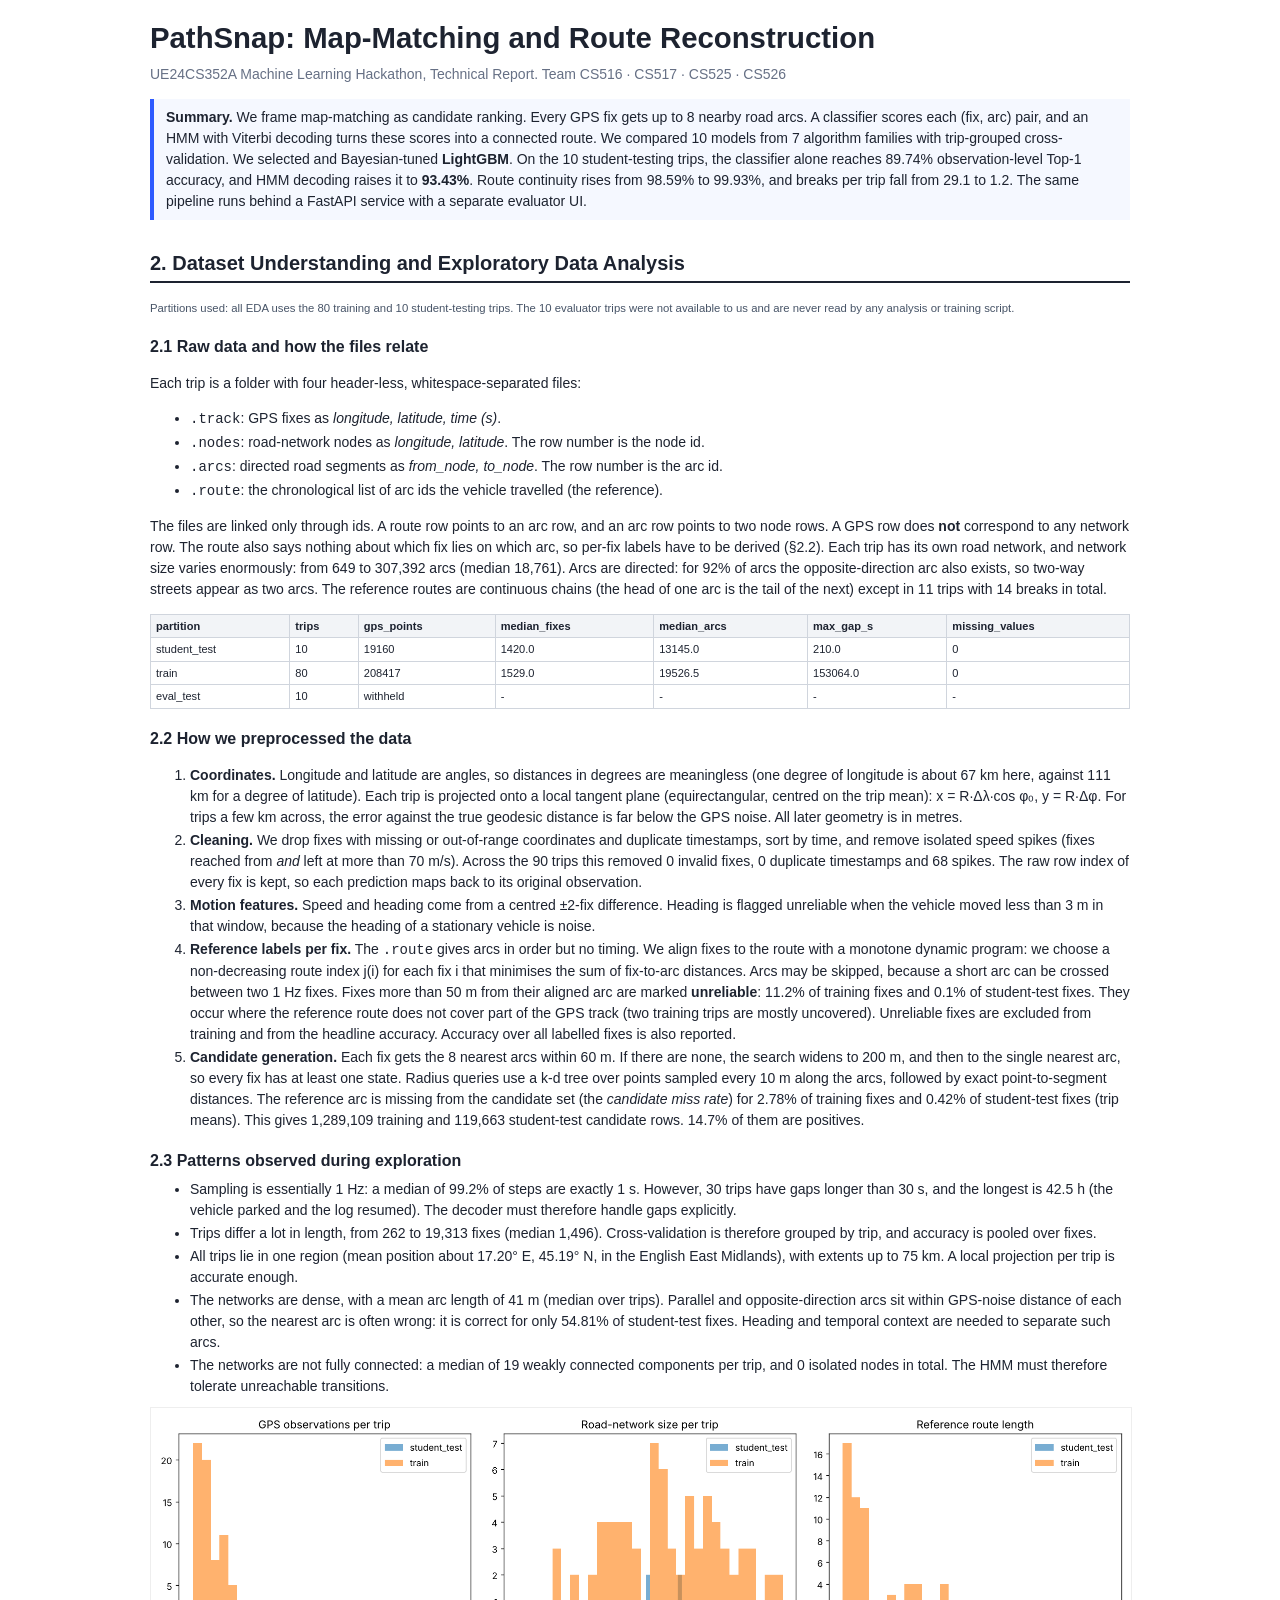
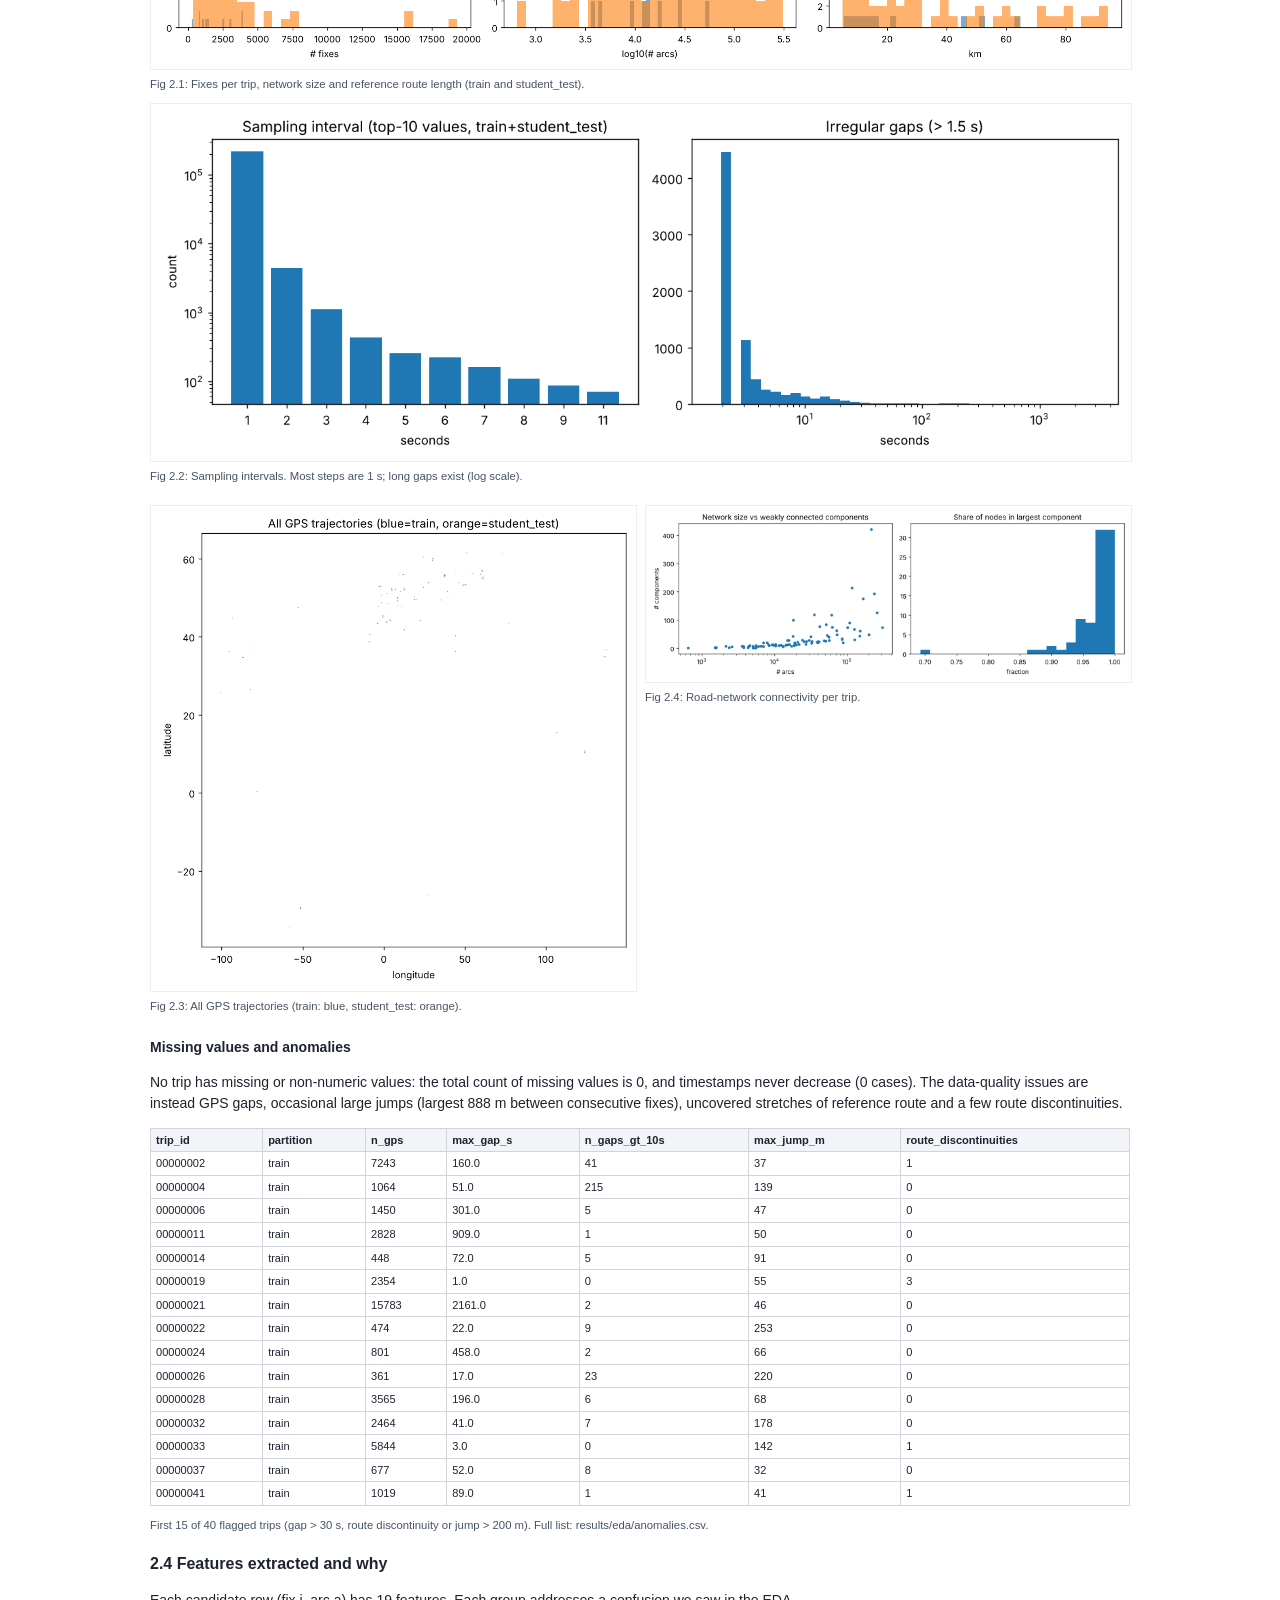
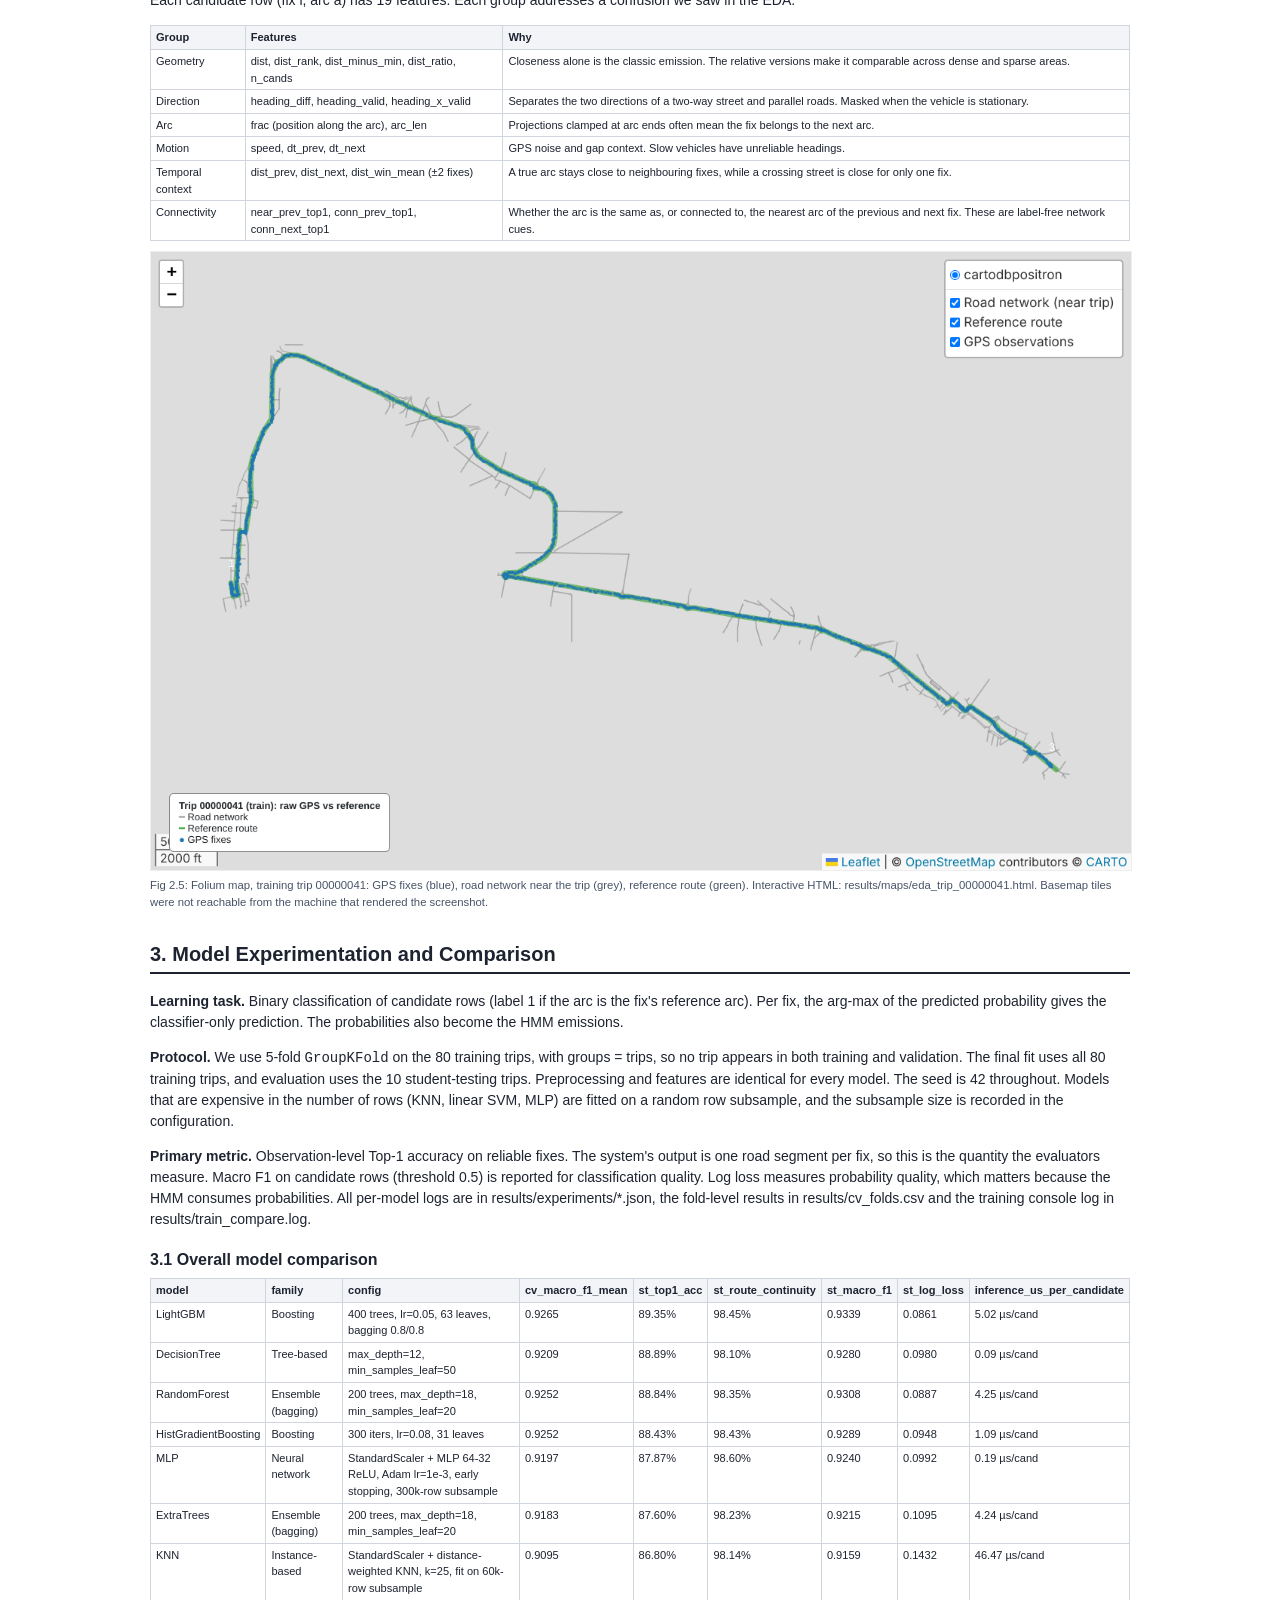
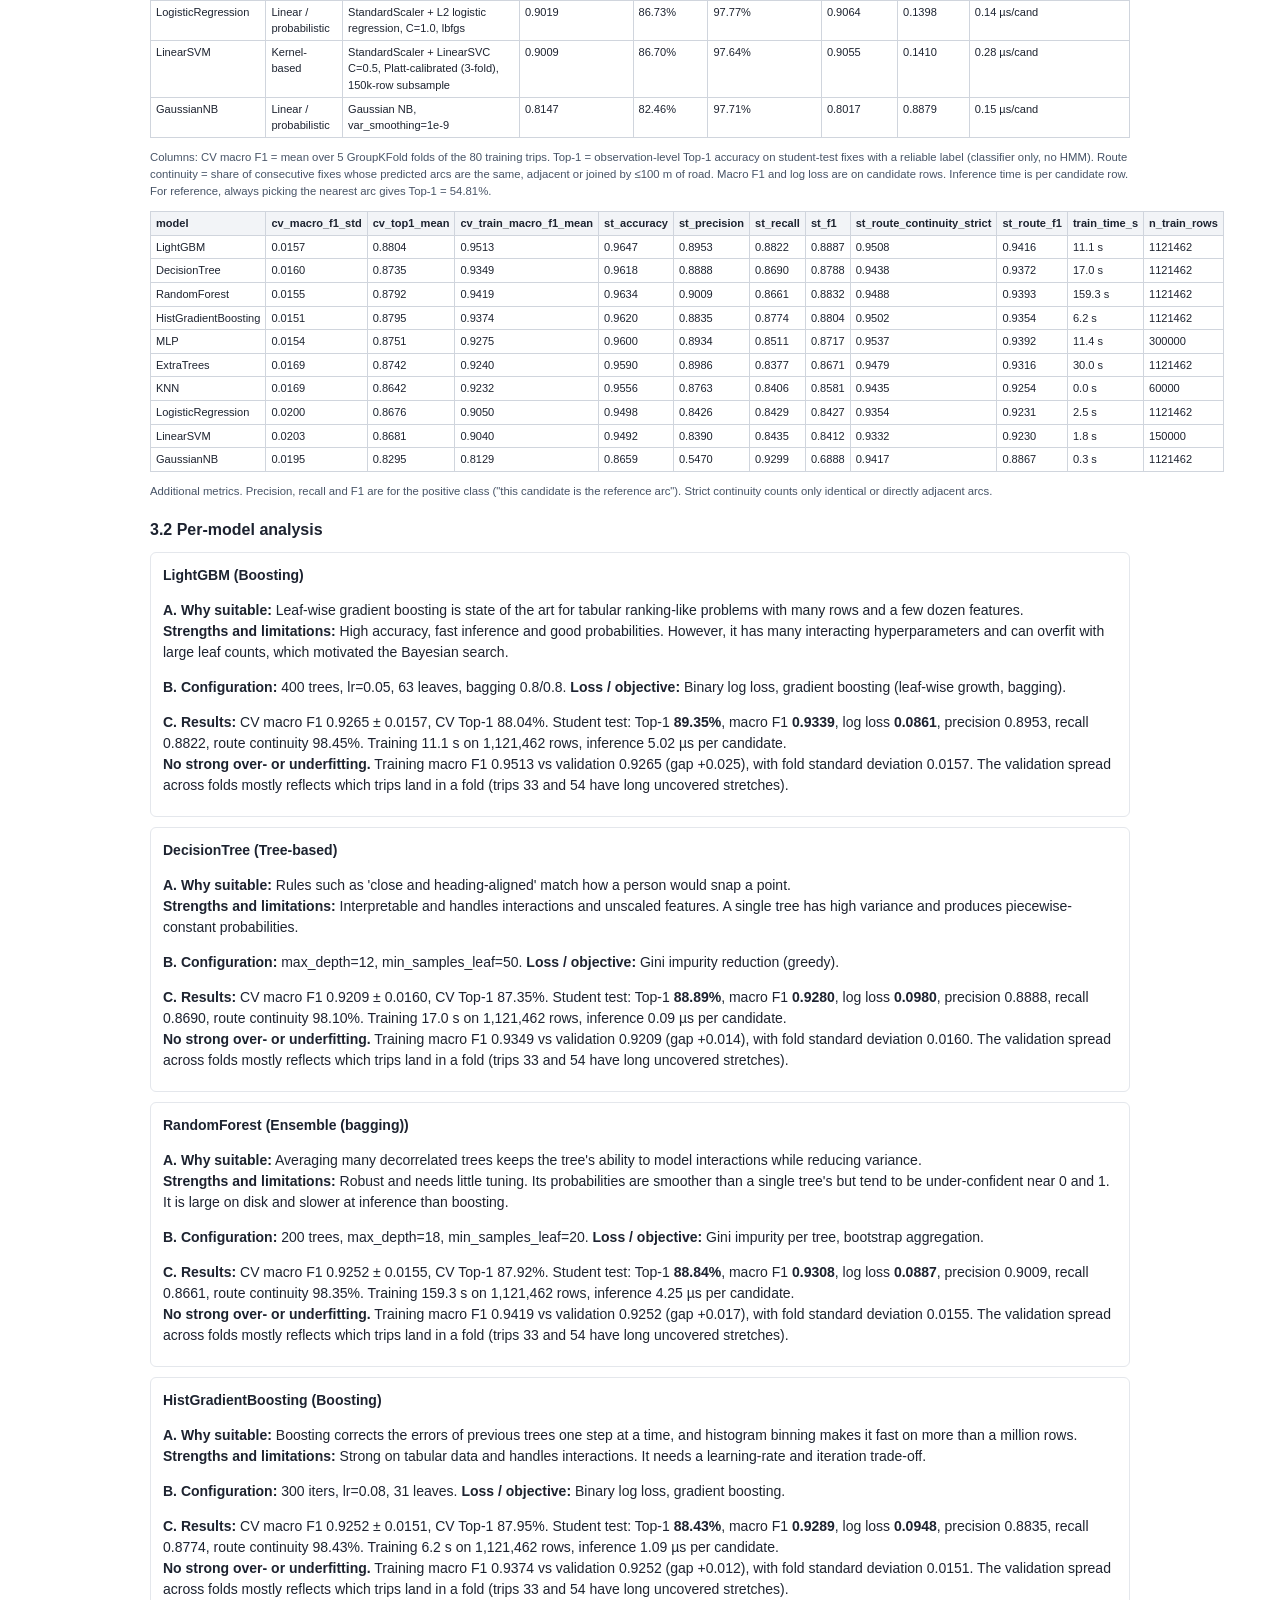
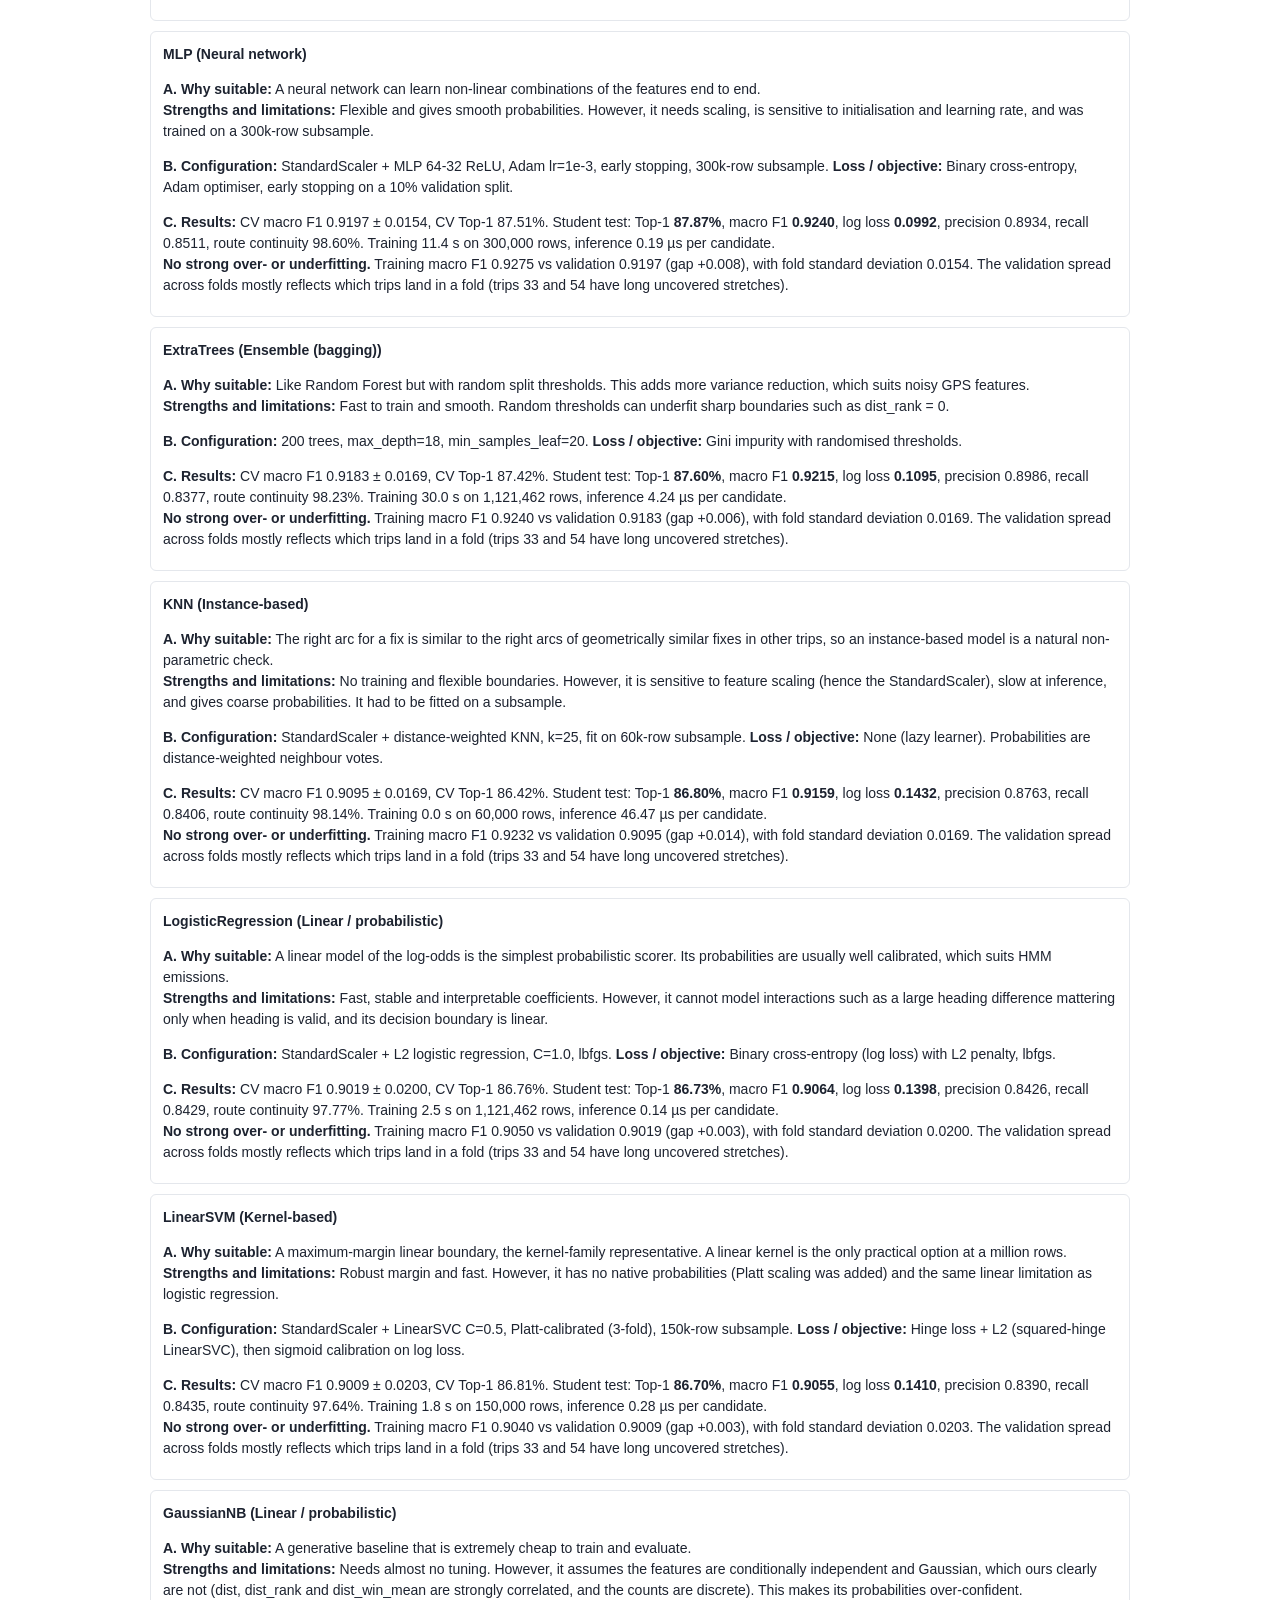
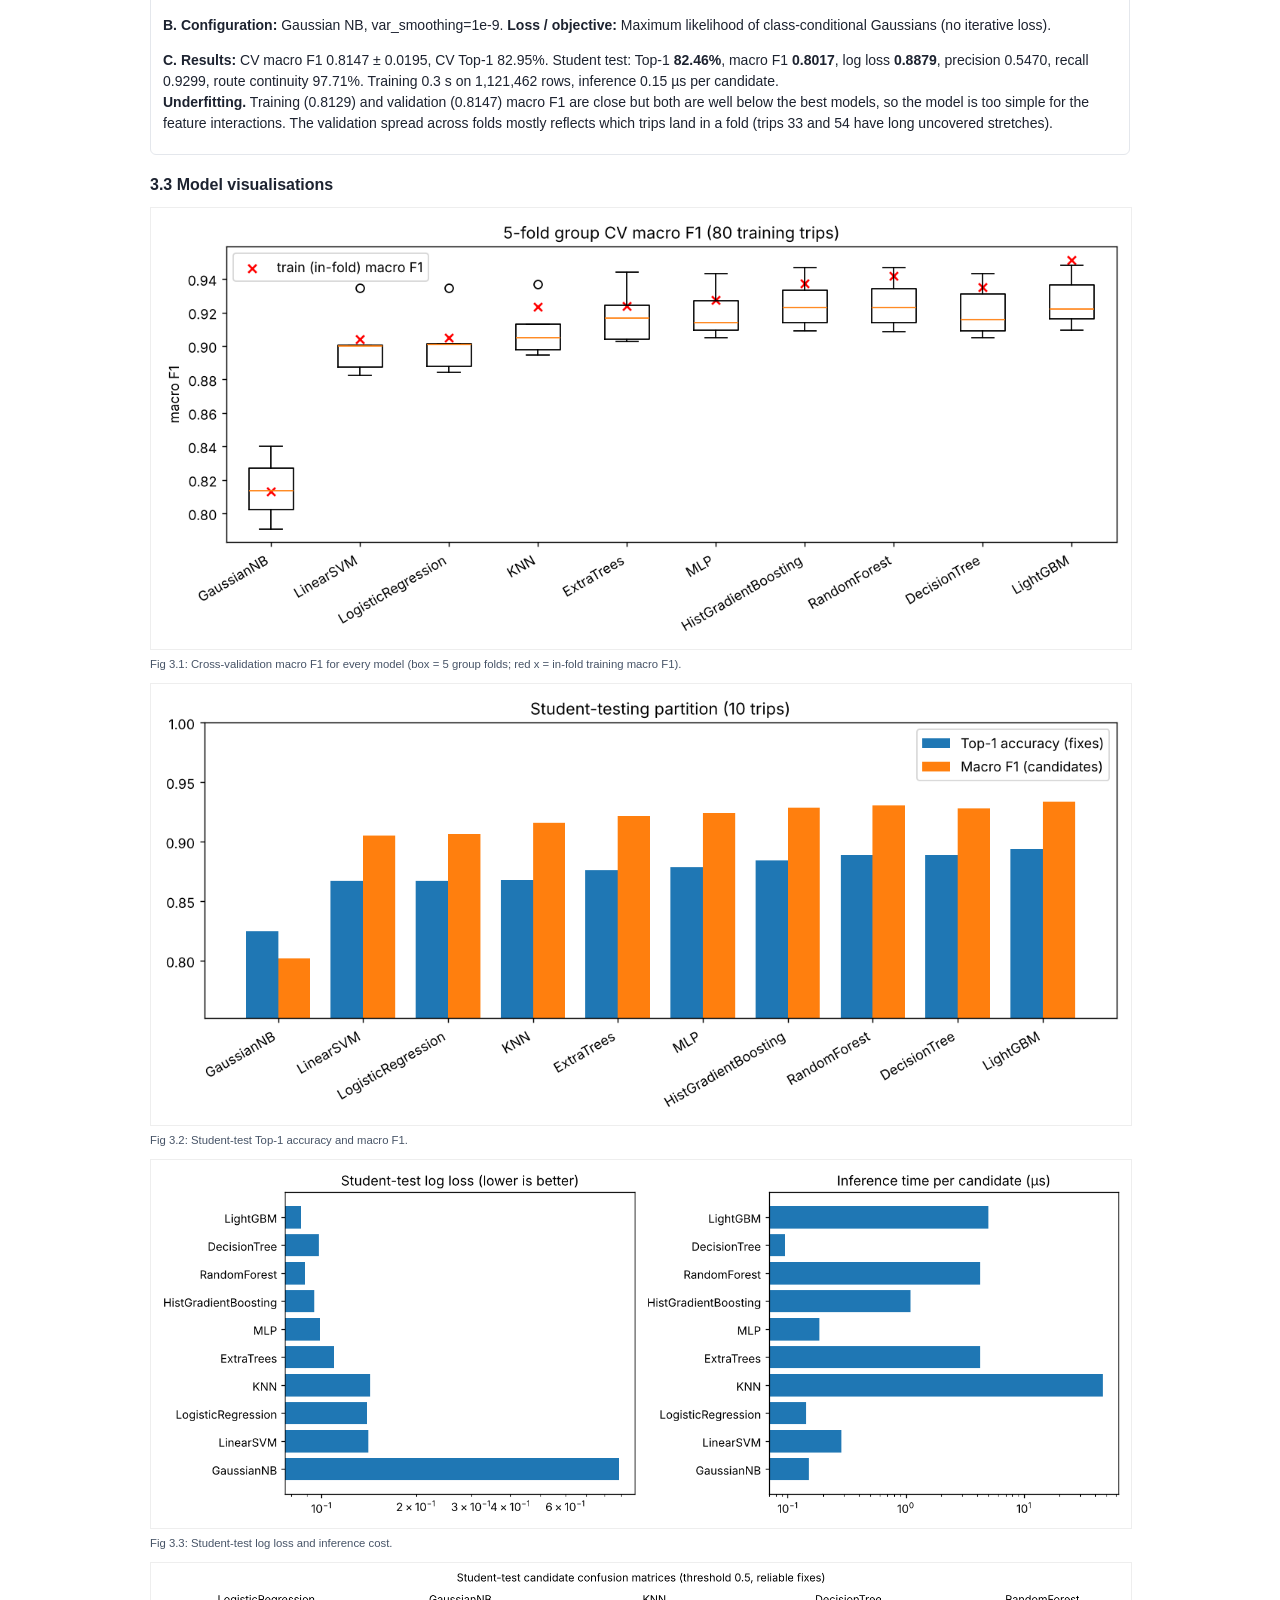
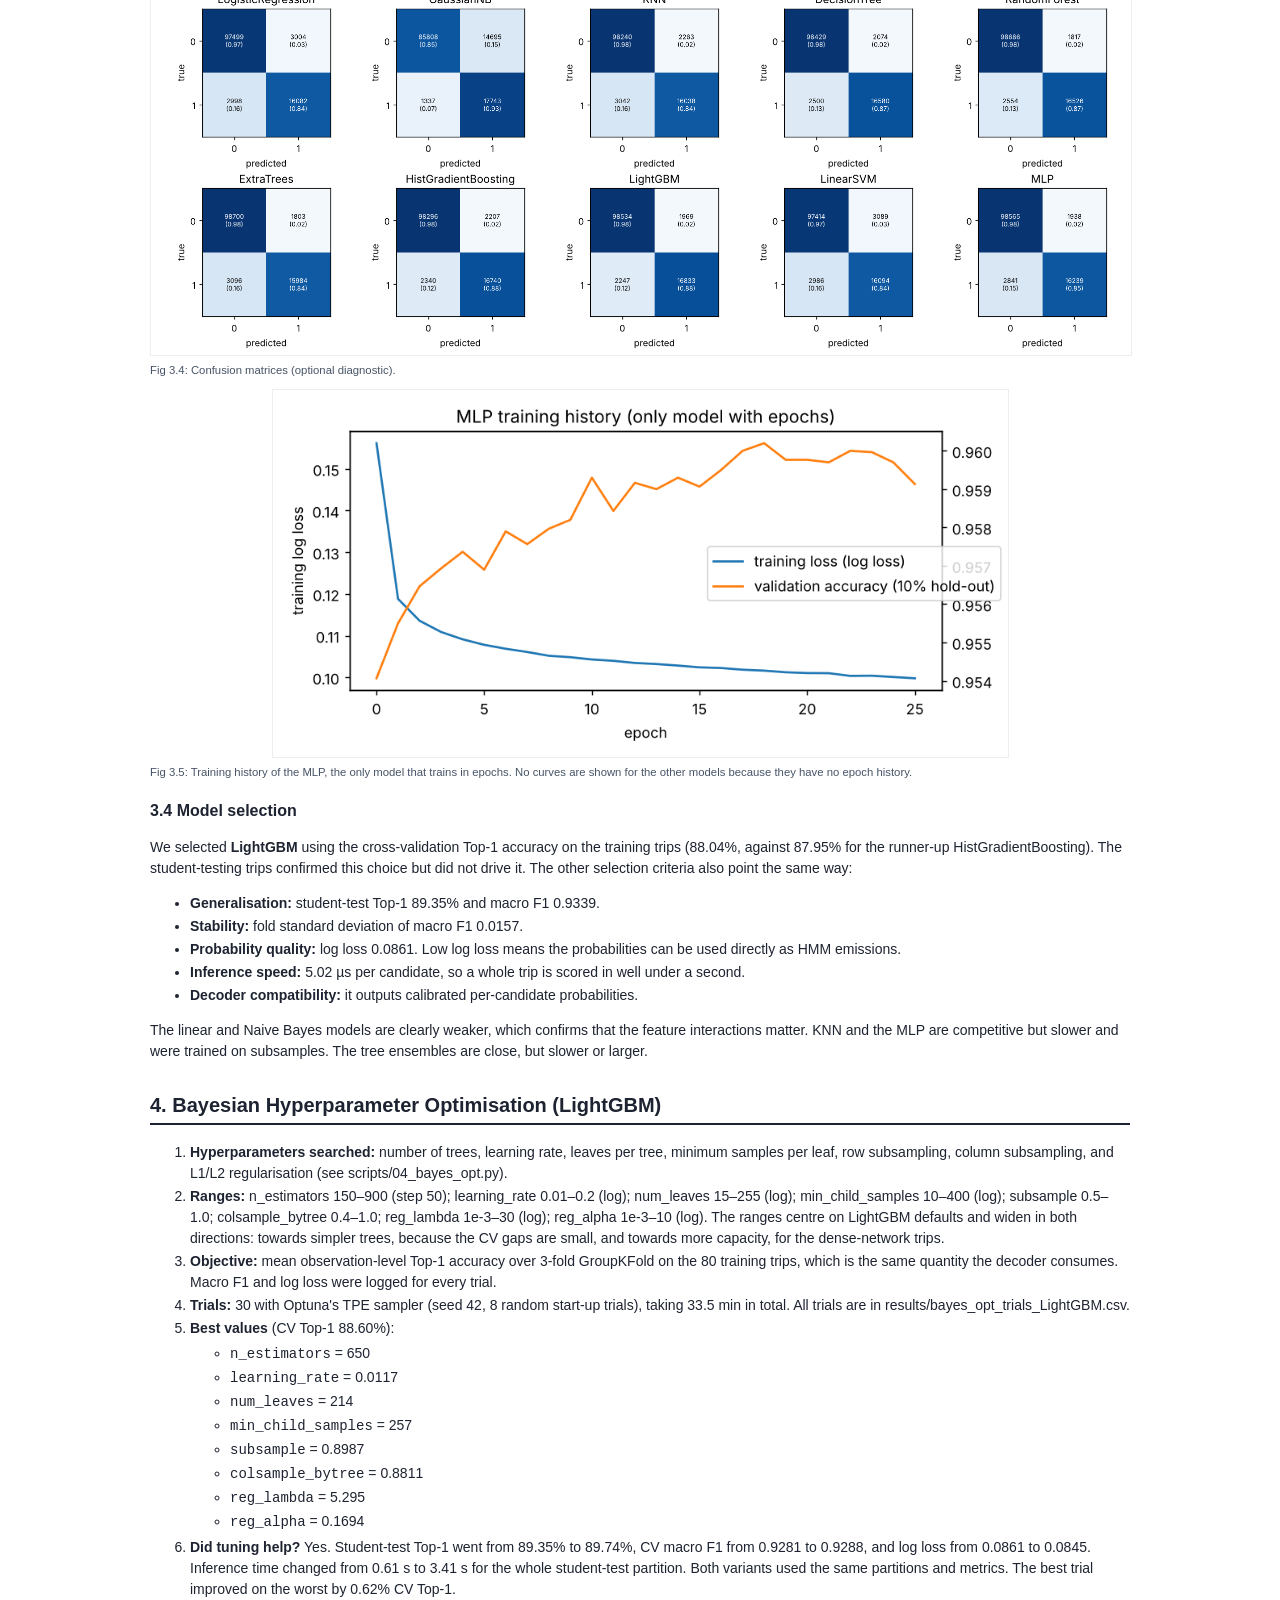
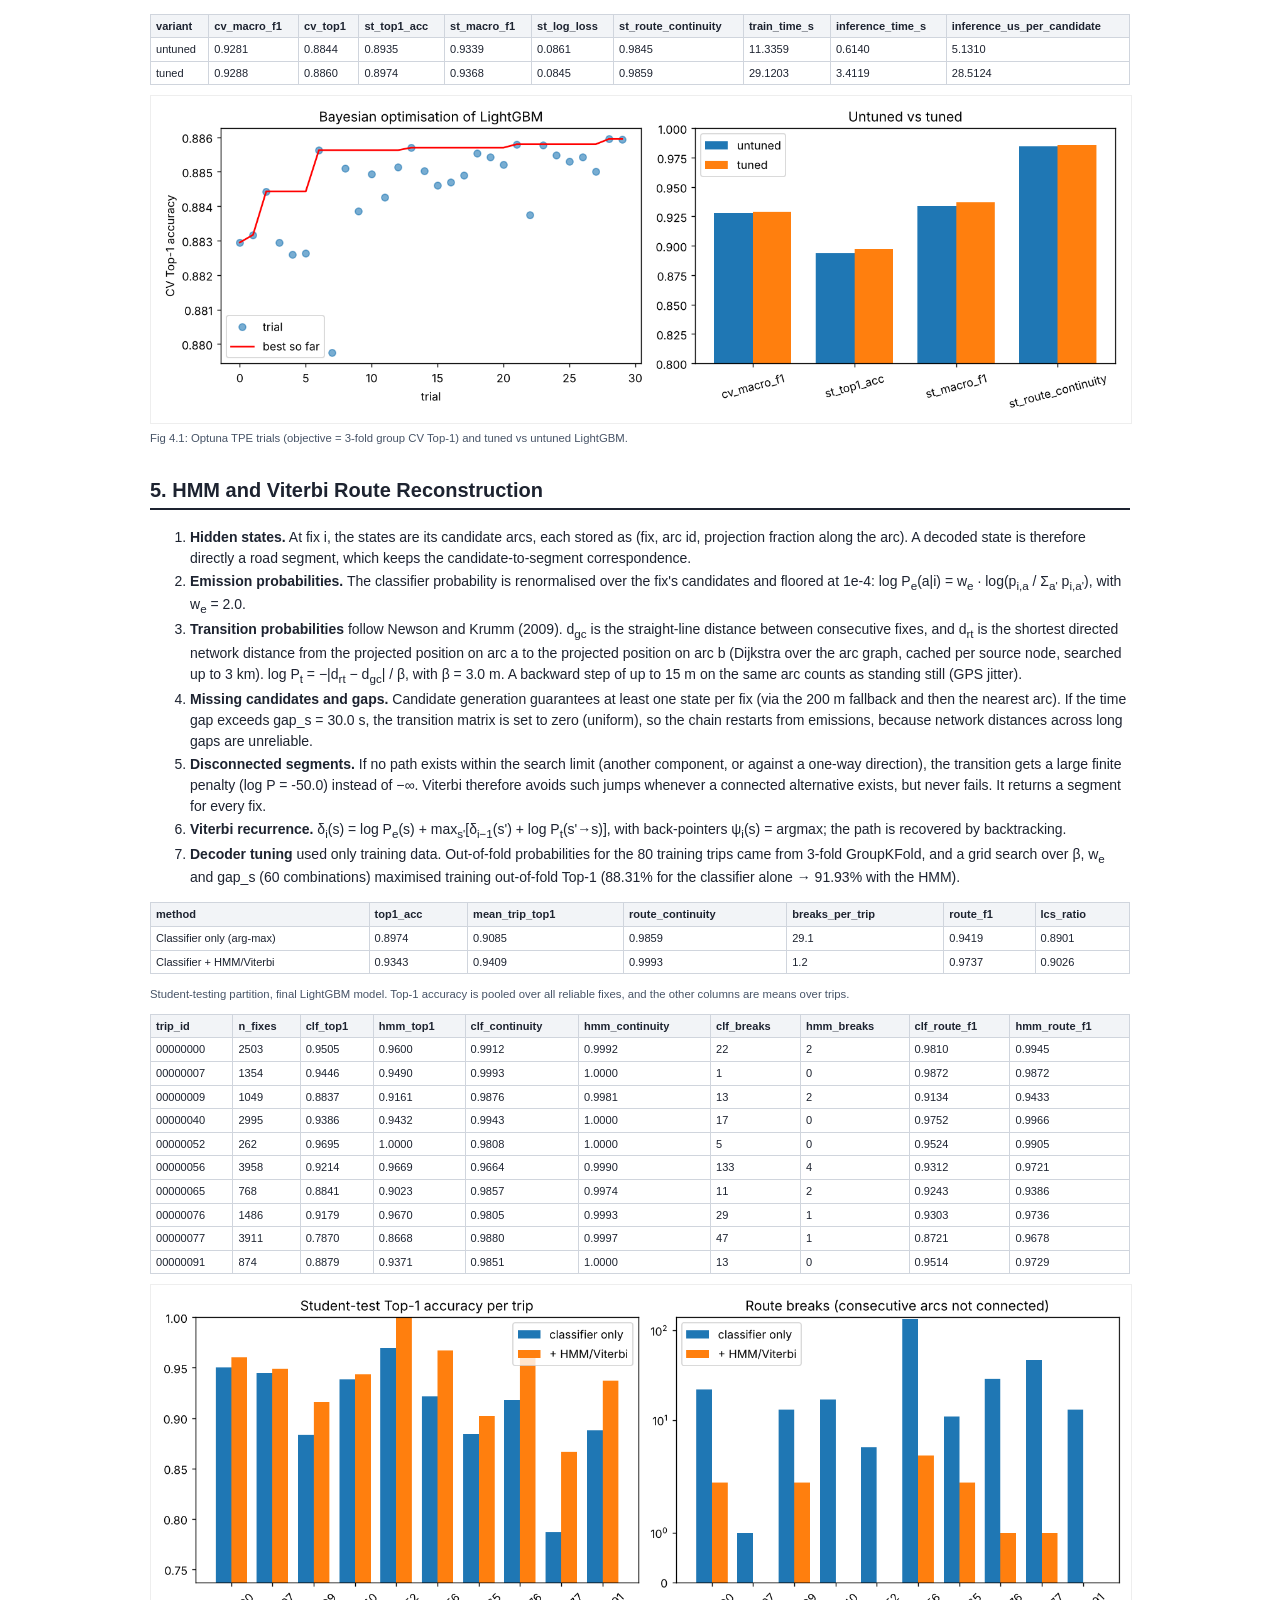
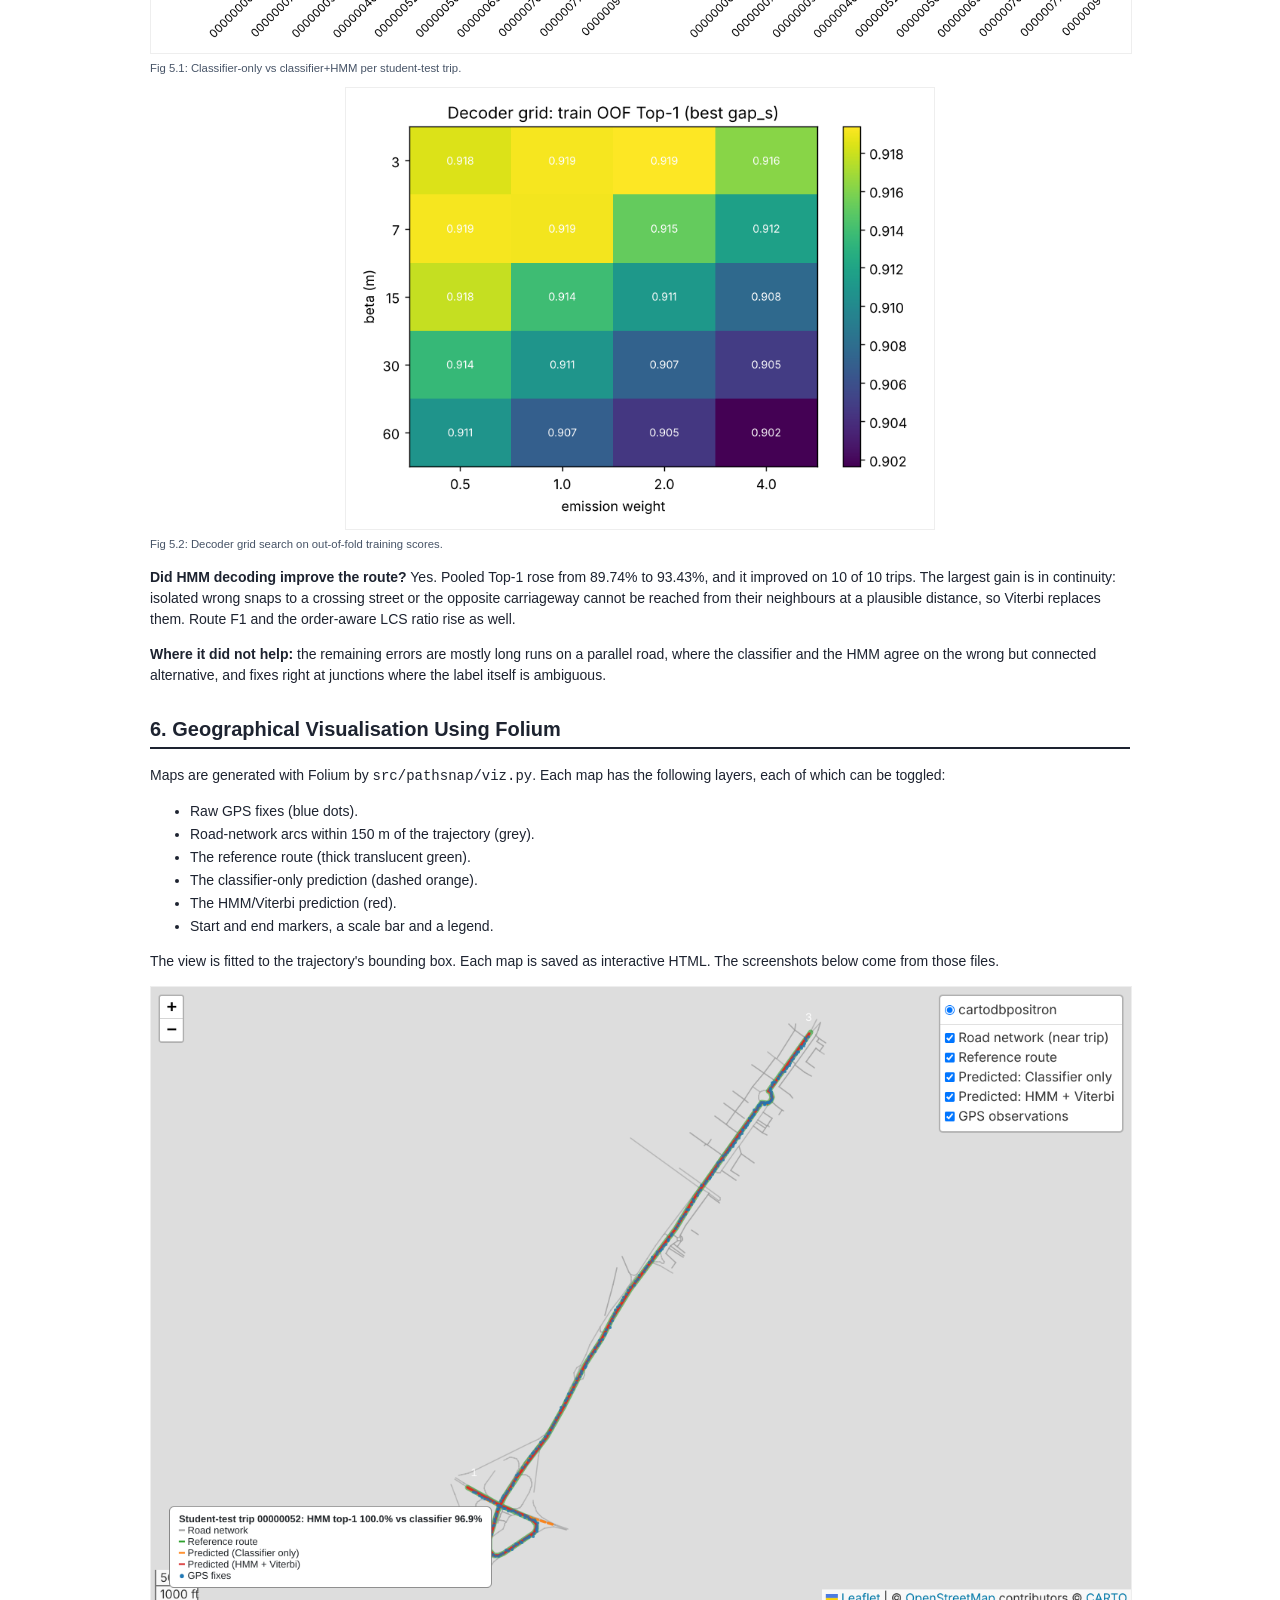
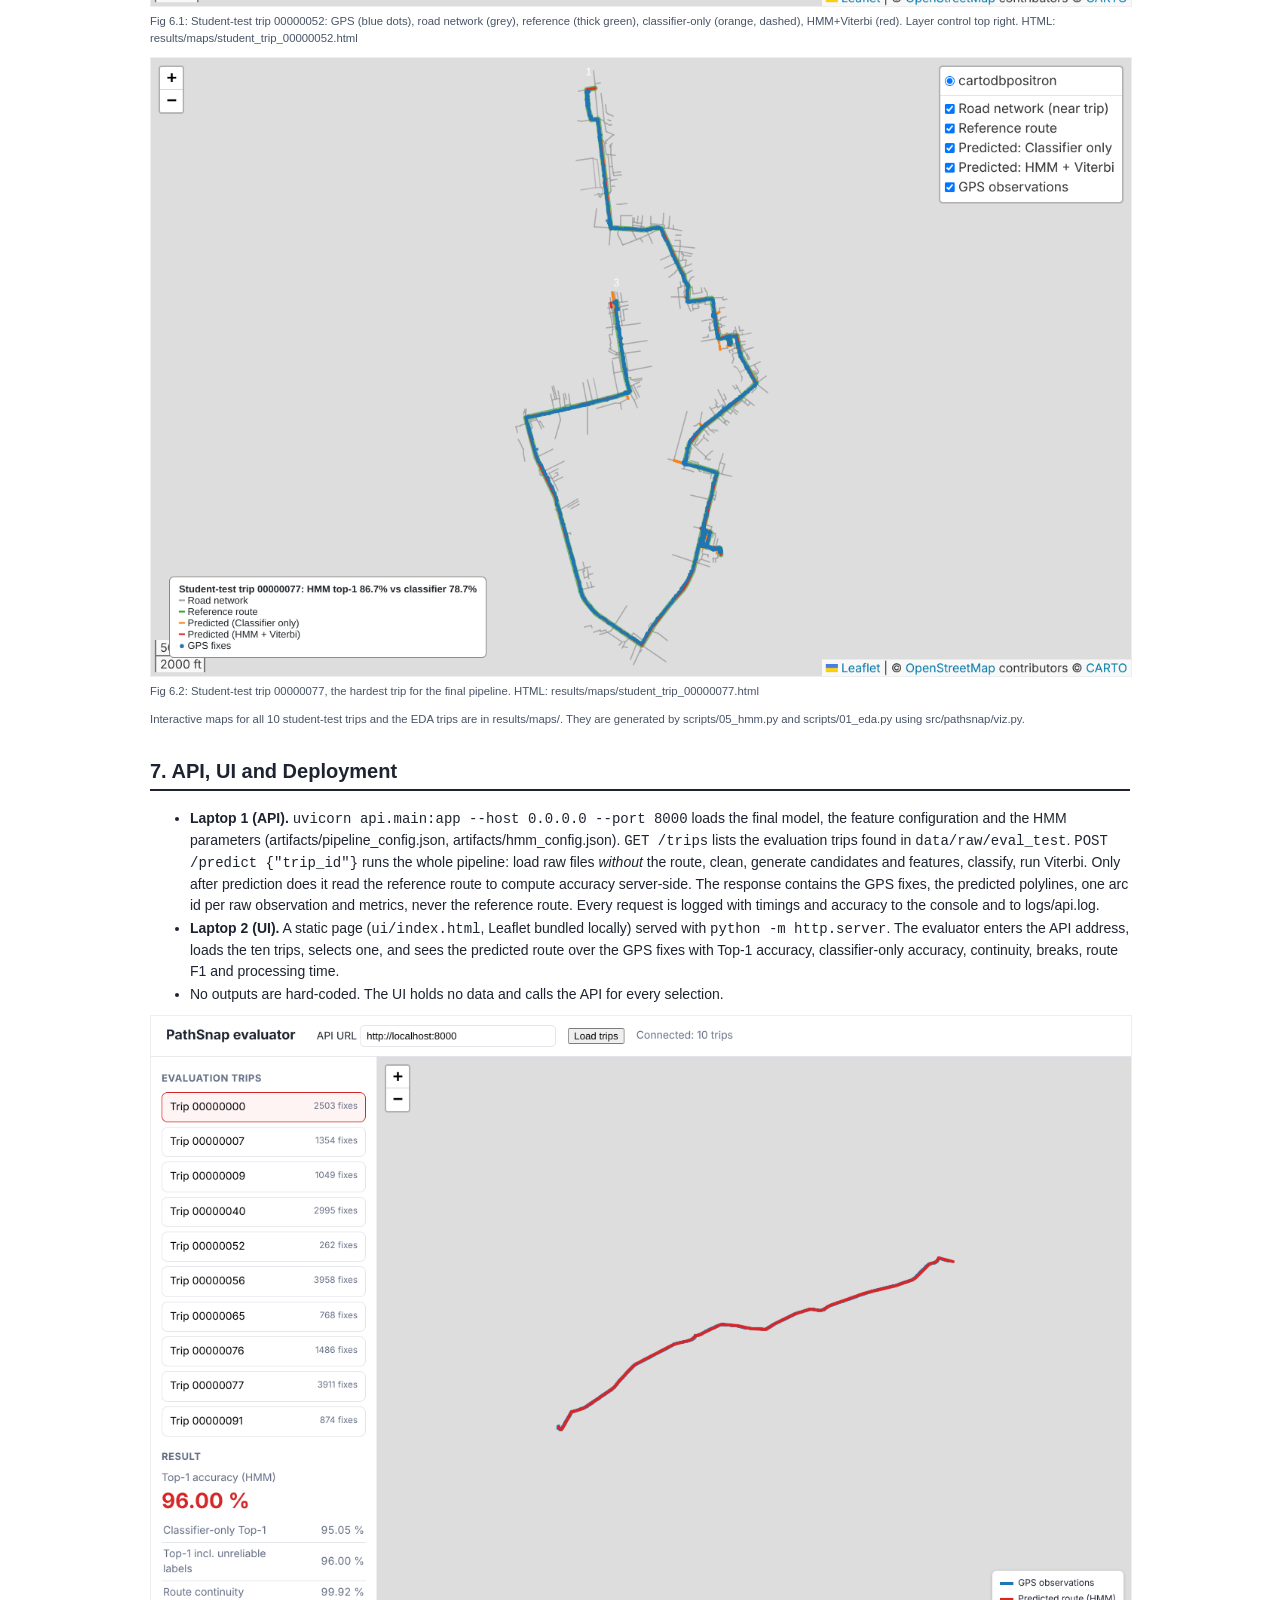
==== report/report.html @ 082e1a0d "Add HMM tuning results, final model, report PDF" ====
<!doctype html><html><head><meta charset='utf-8'><title>PathSnap Technical Report</title><style>body { font: 10.5pt/1.5 "Helvetica Neue", Arial, sans-serif; color: #1d2330; max-width: 980px; margin: 0 auto; padding: 16px; }
h1 { font-size: 22pt; margin: 0 0 4px; } .sub { color: #667085; margin-top: 0; }
h2 { font-size: 15pt; border-bottom: 2px solid #1d2330; padding-bottom: 3px; margin-top: 28px; break-after: avoid; }
h3 { font-size: 12pt; margin: 18px 0 6px; break-after: avoid; } h4 { margin: 12px 0 4px; break-after: avoid; }
table { border-collapse: collapse; width: 100%; font-size: 8.3pt; margin: 6px 0 4px; break-inside: avoid; }
th, td { border: 1px solid #d0d5dd; padding: 3px 5px; text-align: left; vertical-align: top; }
th { background: #f2f4f7; }
figure { margin: 10px 0; break-inside: avoid; text-align: center; } figure img { max-width: 100%; border: 1px solid #eee; }
figcaption { font-size: 8.5pt; color: #475467; text-align: left; }
.two { display: grid; grid-template-columns: 1fr 1fr; gap: 10px; }
.note { font-size: 8.5pt; color: #475467; }
.box { background: #f5f8ff; border-left: 4px solid #2e5bff; padding: 8px 12px; }
.model { border: 1px solid #e4e7ec; border-radius: 6px; padding: 6px 12px; margin: 10px 0; break-inside: avoid; }
.model h4 { margin-top: 6px; }
pre.term { background: #111; color: #d7ffd7; font-size: 7.5pt; padding: 8px; white-space: pre-wrap; border-radius: 4px; }
ul { margin: 4px 0; } li { margin: 2px 0; }
</style></head><body><h1>PathSnap: Map-Matching and Route Reconstruction</h1>
<p class="sub">UE24CS352A Machine Learning Hackathon, Technical Report. Team CS516 · CS517 · CS525 · CS526</p>
<div class="box"><b>Summary.</b> We frame map-matching as candidate ranking. Every GPS fix gets up to 8 nearby road arcs. A classifier scores each (fix, arc) pair, and an HMM with Viterbi decoding turns these scores into a connected route. We compared 10 models from 7 algorithm families with trip-grouped cross-validation. We selected and Bayesian-tuned <b>LightGBM</b>. On the 10 student-testing trips, the classifier alone reaches 89.74% observation-level Top-1 accuracy, and HMM decoding raises it to <b>93.43%</b>. Route continuity rises from 98.59% to 99.93%, and breaks per trip fall from 29.1 to 1.2. The same pipeline runs behind a FastAPI service with a separate evaluator UI.</div><h2>2. Dataset Understanding and Exploratory Data Analysis</h2>
<p class="note">Partitions used: all EDA uses the 80 training and 10 student-testing trips. The 10 evaluator trips were not available to us and are never read by any analysis or training script.</p>
<h3>2.1 Raw data and how the files relate</h3><p>Each trip is a folder with four header-less, whitespace-separated files:</p>
<ul>
<li><code>.track</code>: GPS fixes as <i>longitude, latitude, time (s)</i>.</li>
<li><code>.nodes</code>: road-network nodes as <i>longitude, latitude</i>. The row number is the node id.</li>
<li><code>.arcs</code>: directed road segments as <i>from_node, to_node</i>. The row number is the arc id.</li>
<li><code>.route</code>: the chronological list of arc ids the vehicle travelled (the reference).</li>
</ul>
<p>The files are linked only through ids. A route row points to an arc row, and an arc row points to two node rows.
A GPS row does <b>not</b> correspond to any network row. The route also says nothing about which fix lies on which arc,
so per-fix labels have to be derived (§2.2). Each trip has its own road network, and network size varies enormously:
from 649 to 307,392 arcs (median 18,761). Arcs are directed: for
92% of arcs the opposite-direction arc also exists, so two-way streets appear as two arcs.
The reference routes are continuous chains (the head of one arc is the tail of the next) except in
11 trips with 14 breaks in total.</p>
<table><thead><tr><th>partition</th><th>trips</th><th>gps_points</th><th>median_fixes</th><th>median_arcs</th><th>max_gap_s</th><th>missing_values</th></tr></thead><tbody><tr><td>student_test</td><td>10</td><td>19160</td><td>1420.0</td><td>13145.0</td><td>210.0</td><td>0</td></tr><tr><td>train</td><td>80</td><td>208417</td><td>1529.0</td><td>19526.5</td><td>153064.0</td><td>0</td></tr><tr><td>eval_test</td><td>10</td><td>withheld</td><td>-</td><td>-</td><td>-</td><td>-</td></tr></tbody></table>
<h3>2.2 How we preprocessed the data</h3><ol>
<li><b>Coordinates.</b> Longitude and latitude are angles, so distances in degrees are meaningless (one degree of longitude
is about 67 km here, against 111 km for a degree of latitude). Each trip is projected onto a local tangent plane
(equirectangular, centred on the trip mean): x = R·Δλ·cos φ₀, y = R·Δφ. For trips a few km across, the error against
the true geodesic distance is far below the GPS noise. All later geometry is in metres.</li>
<li><b>Cleaning.</b> We drop fixes with missing or out-of-range coordinates and duplicate timestamps, sort by time, and
remove isolated speed spikes (fixes reached from <i>and</i> left at more than 70 m/s). Across the 90 trips this removed
0 invalid fixes, 0 duplicate timestamps and 68 spikes.
The raw row index of every fix is kept, so each prediction maps back to its original observation.</li>
<li><b>Motion features.</b> Speed and heading come from a centred ±2-fix difference. Heading is flagged unreliable when the
vehicle moved less than 3 m in that window, because the heading of a stationary vehicle is noise.</li>
<li><b>Reference labels per fix.</b> The <code>.route</code> gives arcs in order but no timing. We align fixes to the route
with a monotone dynamic program: we choose a non-decreasing route index j(i) for each fix i that minimises the sum of
fix-to-arc distances. Arcs may be skipped, because a short arc can be crossed between two 1 Hz fixes. Fixes more than
50 m from their aligned arc are marked <b>unreliable</b>: 11.2% of training fixes and
0.1% of student-test fixes. They occur where the reference route does not cover part of the GPS
track (two training trips are mostly uncovered). Unreliable fixes are excluded from training and from the headline
accuracy. Accuracy over all labelled fixes is also reported.</li>
<li><b>Candidate generation.</b> Each fix gets the 8 nearest arcs within 60 m. If there are none, the search widens to
200 m, and then to the single nearest arc, so every fix has at least one state. Radius queries use a k-d tree over points
sampled every 10 m along the arcs, followed by exact point-to-segment distances. The reference arc is missing from the
candidate set (the <i>candidate miss rate</i>) for 2.78% of training fixes and
0.42% of student-test fixes (trip means). This gives
1,289,109 training and 119,663 student-test candidate rows. 14.7% of them are positives.</li>
</ol>
<h3>2.3 Patterns observed during exploration</h3><ul>
<li>Sampling is essentially 1 Hz: a median of 99.2% of steps are exactly 1 s. However, 30 trips have
gaps longer than 30 s, and the longest is 42.5 h (the vehicle parked and the log resumed). The decoder must therefore
handle gaps explicitly.</li>
<li>Trips differ a lot in length, from 262 to 19,313 fixes (median 1,496). Cross-validation is therefore grouped
by trip, and accuracy is pooled over fixes.</li>
<li>All trips lie in one region (mean position about 17.20° E, 45.19° N, in the English East Midlands), with
extents up to 75 km. A local projection per trip is accurate enough.</li>
<li>The networks are dense, with a mean arc length of 41 m (median over trips). Parallel and opposite-direction
arcs sit within GPS-noise distance of each other, so the nearest arc is often wrong: it is correct for only
54.81% of student-test fixes. Heading and temporal context are needed to separate such arcs.</li>
<li>The networks are not fully connected: a median of 19 weakly connected components per trip, and
0 isolated nodes in total. The HMM must therefore tolerate unreachable transitions.</li>
</ul>
<figure><img src="../results/figures/eda_distributions.png" style="width:100%"><figcaption>Fig 2.1: Fixes per trip, network size and reference route length (train and student_test).</figcaption></figure>
<figure><img src="../results/figures/eda_sampling_intervals.png" style="width:100%"><figcaption>Fig 2.2: Sampling intervals. Most steps are 1 s; long gaps exist (log scale).</figcaption></figure>
<div class="two"><figure><img src="../results/figures/eda_all_trajectories.png" style="width:100%"><figcaption>Fig 2.3: All GPS trajectories (train: blue, student_test: orange).</figcaption></figure>
<figure><img src="../results/figures/eda_connectivity.png" style="width:100%"><figcaption>Fig 2.4: Road-network connectivity per trip.</figcaption></figure></div>
<h4>Missing values and anomalies</h4><p>No trip has missing or non-numeric values: the total count of missing values is 0, and timestamps never decrease (0 cases). The data-quality issues are instead GPS gaps, occasional large jumps (largest 888 m between consecutive fixes), uncovered stretches of reference route and a few route discontinuities.</p>
<table><thead><tr><th>trip_id</th><th>partition</th><th>n_gps</th><th>max_gap_s</th><th>n_gaps_gt_10s</th><th>max_jump_m</th><th>route_discontinuities</th></tr></thead><tbody><tr><td>00000002</td><td>train</td><td>7243</td><td>160.0</td><td>41</td><td>37</td><td>1</td></tr><tr><td>00000004</td><td>train</td><td>1064</td><td>51.0</td><td>215</td><td>139</td><td>0</td></tr><tr><td>00000006</td><td>train</td><td>1450</td><td>301.0</td><td>5</td><td>47</td><td>0</td></tr><tr><td>00000011</td><td>train</td><td>2828</td><td>909.0</td><td>1</td><td>50</td><td>0</td></tr><tr><td>00000014</td><td>train</td><td>448</td><td>72.0</td><td>5</td><td>91</td><td>0</td></tr><tr><td>00000019</td><td>train</td><td>2354</td><td>1.0</td><td>0</td><td>55</td><td>3</td></tr><tr><td>00000021</td><td>train</td><td>15783</td><td>2161.0</td><td>2</td><td>46</td><td>0</td></tr><tr><td>00000022</td><td>train</td><td>474</td><td>22.0</td><td>9</td><td>253</td><td>0</td></tr><tr><td>00000024</td><td>train</td><td>801</td><td>458.0</td><td>2</td><td>66</td><td>0</td></tr><tr><td>00000026</td><td>train</td><td>361</td><td>17.0</td><td>23</td><td>220</td><td>0</td></tr><tr><td>00000028</td><td>train</td><td>3565</td><td>196.0</td><td>6</td><td>68</td><td>0</td></tr><tr><td>00000032</td><td>train</td><td>2464</td><td>41.0</td><td>7</td><td>178</td><td>0</td></tr><tr><td>00000033</td><td>train</td><td>5844</td><td>3.0</td><td>0</td><td>142</td><td>1</td></tr><tr><td>00000037</td><td>train</td><td>677</td><td>52.0</td><td>8</td><td>32</td><td>0</td></tr><tr><td>00000041</td><td>train</td><td>1019</td><td>89.0</td><td>1</td><td>41</td><td>1</td></tr></tbody></table>
<p class="note">First 15 of 40 flagged trips (gap &gt; 30 s, route discontinuity or jump &gt; 200 m). Full list: results/eda/anomalies.csv.</p>
<h3>2.4 Features extracted and why</h3><p>Each candidate row (fix i, arc a) has 19 features. Each group addresses a confusion we saw in the EDA.</p>
<table><tr><th>Group</th><th>Features</th><th>Why</th></tr>
<tr><td>Geometry</td><td>dist, dist_rank, dist_minus_min, dist_ratio, n_cands</td><td>Closeness alone is the classic emission. The relative versions make it comparable across dense and sparse areas.</td></tr>
<tr><td>Direction</td><td>heading_diff, heading_valid, heading_x_valid</td><td>Separates the two directions of a two-way street and parallel roads. Masked when the vehicle is stationary.</td></tr>
<tr><td>Arc</td><td>frac (position along the arc), arc_len</td><td>Projections clamped at arc ends often mean the fix belongs to the next arc.</td></tr>
<tr><td>Motion</td><td>speed, dt_prev, dt_next</td><td>GPS noise and gap context. Slow vehicles have unreliable headings.</td></tr>
<tr><td>Temporal context</td><td>dist_prev, dist_next, dist_win_mean (±2 fixes)</td><td>A true arc stays close to neighbouring fixes, while a crossing street is close for only one fix.</td></tr>
<tr><td>Connectivity</td><td>near_prev_top1, conn_prev_top1, conn_next_top1</td><td>Whether the arc is the same as, or connected to, the nearest arc of the previous and next fix. These are label-free network cues.</td></tr></table>
<figure><img src="../report/img/eda_trip_00000041.png" style="width:100%"><figcaption>Fig 2.5: Folium map, training trip 00000041: GPS fixes (blue), road network near the trip (grey), reference route (green). Interactive HTML: results/maps/eda_trip_00000041.html. Basemap tiles were not reachable from the machine that rendered the screenshot.</figcaption></figure>
<h2>3. Model Experimentation and Comparison</h2><p><b>Learning task.</b> Binary classification of candidate rows (label 1 if the arc is the fix's reference arc).
Per fix, the arg-max of the predicted probability gives the classifier-only prediction. The probabilities also become the
HMM emissions.</p>
<p><b>Protocol.</b> We use 5-fold <code>GroupKFold</code> on the 80 training trips, with groups = trips, so no trip appears in
both training and validation. The final fit uses all 80 training trips, and evaluation uses the 10 student-testing trips.
Preprocessing and features are identical for every model. The seed is 42 throughout. Models that are expensive in the
number of rows (KNN, linear SVM, MLP) are fitted on a random row subsample, and the subsample size is recorded in the
configuration.</p>
<p><b>Primary metric.</b> Observation-level Top-1 accuracy on reliable fixes. The system's output is one road segment per
fix, so this is the quantity the evaluators measure. Macro F1 on candidate rows (threshold 0.5) is reported for
classification quality. Log loss measures probability quality, which matters because the HMM consumes probabilities.
All per-model logs are in results/experiments/*.json, the fold-level results in results/cv_folds.csv and the training
console log in results/train_compare.log.</p>
<h3>3.1 Overall model comparison</h3>
<table><thead><tr><th>model</th><th>family</th><th>config</th><th>cv_macro_f1_mean</th><th>st_top1_acc</th><th>st_route_continuity</th><th>st_macro_f1</th><th>st_log_loss</th><th>inference_us_per_candidate</th></tr></thead><tbody><tr><td>LightGBM</td><td>Boosting</td><td>400 trees, lr=0.05, 63 leaves, bagging 0.8/0.8</td><td>0.9265</td><td>89.35%</td><td>98.45%</td><td>0.9339</td><td>0.0861</td><td>5.02 µs/cand</td></tr><tr><td>DecisionTree</td><td>Tree-based</td><td>max_depth=12, min_samples_leaf=50</td><td>0.9209</td><td>88.89%</td><td>98.10%</td><td>0.9280</td><td>0.0980</td><td>0.09 µs/cand</td></tr><tr><td>RandomForest</td><td>Ensemble (bagging)</td><td>200 trees, max_depth=18, min_samples_leaf=20</td><td>0.9252</td><td>88.84%</td><td>98.35%</td><td>0.9308</td><td>0.0887</td><td>4.25 µs/cand</td></tr><tr><td>HistGradientBoosting</td><td>Boosting</td><td>300 iters, lr=0.08, 31 leaves</td><td>0.9252</td><td>88.43%</td><td>98.43%</td><td>0.9289</td><td>0.0948</td><td>1.09 µs/cand</td></tr><tr><td>MLP</td><td>Neural network</td><td>StandardScaler + MLP 64-32 ReLU, Adam lr=1e-3, early stopping, 300k-row subsample</td><td>0.9197</td><td>87.87%</td><td>98.60%</td><td>0.9240</td><td>0.0992</td><td>0.19 µs/cand</td></tr><tr><td>ExtraTrees</td><td>Ensemble (bagging)</td><td>200 trees, max_depth=18, min_samples_leaf=20</td><td>0.9183</td><td>87.60%</td><td>98.23%</td><td>0.9215</td><td>0.1095</td><td>4.24 µs/cand</td></tr><tr><td>KNN</td><td>Instance-based</td><td>StandardScaler + distance-weighted KNN, k=25, fit on 60k-row subsample</td><td>0.9095</td><td>86.80%</td><td>98.14%</td><td>0.9159</td><td>0.1432</td><td>46.47 µs/cand</td></tr><tr><td>LogisticRegression</td><td>Linear / probabilistic</td><td>StandardScaler + L2 logistic regression, C=1.0, lbfgs</td><td>0.9019</td><td>86.73%</td><td>97.77%</td><td>0.9064</td><td>0.1398</td><td>0.14 µs/cand</td></tr><tr><td>LinearSVM</td><td>Kernel-based</td><td>StandardScaler + LinearSVC C=0.5, Platt-calibrated (3-fold), 150k-row subsample</td><td>0.9009</td><td>86.70%</td><td>97.64%</td><td>0.9055</td><td>0.1410</td><td>0.28 µs/cand</td></tr><tr><td>GaussianNB</td><td>Linear / probabilistic</td><td>Gaussian NB, var_smoothing=1e-9</td><td>0.8147</td><td>82.46%</td><td>97.71%</td><td>0.8017</td><td>0.8879</td><td>0.15 µs/cand</td></tr></tbody></table>
<p class="note">Columns: CV macro F1 = mean over 5 GroupKFold folds of the 80 training trips. Top-1 = observation-level Top-1 accuracy on student-test fixes with a reliable label (classifier only, no HMM). Route continuity = share of consecutive fixes whose predicted arcs are the same, adjacent or joined by ≤100 m of road. Macro F1 and log loss are on candidate rows. Inference time is per candidate row. For reference, always picking the nearest arc gives Top-1 = 54.81%.</p>
<table><thead><tr><th>model</th><th>cv_macro_f1_std</th><th>cv_top1_mean</th><th>cv_train_macro_f1_mean</th><th>st_accuracy</th><th>st_precision</th><th>st_recall</th><th>st_f1</th><th>st_route_continuity_strict</th><th>st_route_f1</th><th>train_time_s</th><th>n_train_rows</th></tr></thead><tbody><tr><td>LightGBM</td><td>0.0157</td><td>0.8804</td><td>0.9513</td><td>0.9647</td><td>0.8953</td><td>0.8822</td><td>0.8887</td><td>0.9508</td><td>0.9416</td><td>11.1 s</td><td>1121462</td></tr><tr><td>DecisionTree</td><td>0.0160</td><td>0.8735</td><td>0.9349</td><td>0.9618</td><td>0.8888</td><td>0.8690</td><td>0.8788</td><td>0.9438</td><td>0.9372</td><td>17.0 s</td><td>1121462</td></tr><tr><td>RandomForest</td><td>0.0155</td><td>0.8792</td><td>0.9419</td><td>0.9634</td><td>0.9009</td><td>0.8661</td><td>0.8832</td><td>0.9488</td><td>0.9393</td><td>159.3 s</td><td>1121462</td></tr><tr><td>HistGradientBoosting</td><td>0.0151</td><td>0.8795</td><td>0.9374</td><td>0.9620</td><td>0.8835</td><td>0.8774</td><td>0.8804</td><td>0.9502</td><td>0.9354</td><td>6.2 s</td><td>1121462</td></tr><tr><td>MLP</td><td>0.0154</td><td>0.8751</td><td>0.9275</td><td>0.9600</td><td>0.8934</td><td>0.8511</td><td>0.8717</td><td>0.9537</td><td>0.9392</td><td>11.4 s</td><td>300000</td></tr><tr><td>ExtraTrees</td><td>0.0169</td><td>0.8742</td><td>0.9240</td><td>0.9590</td><td>0.8986</td><td>0.8377</td><td>0.8671</td><td>0.9479</td><td>0.9316</td><td>30.0 s</td><td>1121462</td></tr><tr><td>KNN</td><td>0.0169</td><td>0.8642</td><td>0.9232</td><td>0.9556</td><td>0.8763</td><td>0.8406</td><td>0.8581</td><td>0.9435</td><td>0.9254</td><td>0.0 s</td><td>60000</td></tr><tr><td>LogisticRegression</td><td>0.0200</td><td>0.8676</td><td>0.9050</td><td>0.9498</td><td>0.8426</td><td>0.8429</td><td>0.8427</td><td>0.9354</td><td>0.9231</td><td>2.5 s</td><td>1121462</td></tr><tr><td>LinearSVM</td><td>0.0203</td><td>0.8681</td><td>0.9040</td><td>0.9492</td><td>0.8390</td><td>0.8435</td><td>0.8412</td><td>0.9332</td><td>0.9230</td><td>1.8 s</td><td>150000</td></tr><tr><td>GaussianNB</td><td>0.0195</td><td>0.8295</td><td>0.8129</td><td>0.8659</td><td>0.5470</td><td>0.9299</td><td>0.6888</td><td>0.9417</td><td>0.8867</td><td>0.3 s</td><td>1121462</td></tr></tbody></table>
<p class="note">Additional metrics. Precision, recall and F1 are for the positive class ("this candidate is the reference arc"). Strict continuity counts only identical or directly adjacent arcs.</p>
<h3>3.2 Per-model analysis</h3><div class="model"><h4>LightGBM (Boosting)</h4>
<p><b>A. Why suitable:</b> Leaf-wise gradient boosting is state of the art for tabular ranking-like problems with many rows and a few dozen features.<br><b>Strengths and limitations:</b> High accuracy, fast inference and good probabilities. However, it has many interacting hyperparameters and can overfit with large leaf counts, which motivated the Bayesian search.</p>
<p><b>B. Configuration:</b> 400 trees, lr=0.05, 63 leaves, bagging 0.8/0.8. <b>Loss / objective:</b> Binary log loss, gradient boosting (leaf-wise growth, bagging).</p>
<p><b>C. Results:</b> CV macro F1 0.9265 ± 0.0157, CV Top-1 88.04%.
Student test: Top-1 <b>89.35%</b>, macro F1 <b>0.9339</b>, log loss <b>0.0861</b>,
precision 0.8953, recall 0.8822, route continuity 98.45%.
Training 11.1 s on 1,121,462 rows, inference 5.02 µs per candidate.<br><b>No strong over- or underfitting.</b> Training macro F1 0.9513 vs validation 0.9265 (gap +0.025), with fold standard deviation 0.0157. The validation spread across folds mostly reflects which trips land in a fold (trips 33 and 54 have long uncovered stretches).</p></div><div class="model"><h4>DecisionTree (Tree-based)</h4>
<p><b>A. Why suitable:</b> Rules such as 'close and heading-aligned' match how a person would snap a point.<br><b>Strengths and limitations:</b> Interpretable and handles interactions and unscaled features. A single tree has high variance and produces piecewise-constant probabilities.</p>
<p><b>B. Configuration:</b> max_depth=12, min_samples_leaf=50. <b>Loss / objective:</b> Gini impurity reduction (greedy).</p>
<p><b>C. Results:</b> CV macro F1 0.9209 ± 0.0160, CV Top-1 87.35%.
Student test: Top-1 <b>88.89%</b>, macro F1 <b>0.9280</b>, log loss <b>0.0980</b>,
precision 0.8888, recall 0.8690, route continuity 98.10%.
Training 17.0 s on 1,121,462 rows, inference 0.09 µs per candidate.<br><b>No strong over- or underfitting.</b> Training macro F1 0.9349 vs validation 0.9209 (gap +0.014), with fold standard deviation 0.0160. The validation spread across folds mostly reflects which trips land in a fold (trips 33 and 54 have long uncovered stretches).</p></div><div class="model"><h4>RandomForest (Ensemble (bagging))</h4>
<p><b>A. Why suitable:</b> Averaging many decorrelated trees keeps the tree's ability to model interactions while reducing variance.<br><b>Strengths and limitations:</b> Robust and needs little tuning. Its probabilities are smoother than a single tree's but tend to be under-confident near 0 and 1. It is large on disk and slower at inference than boosting.</p>
<p><b>B. Configuration:</b> 200 trees, max_depth=18, min_samples_leaf=20. <b>Loss / objective:</b> Gini impurity per tree, bootstrap aggregation.</p>
<p><b>C. Results:</b> CV macro F1 0.9252 ± 0.0155, CV Top-1 87.92%.
Student test: Top-1 <b>88.84%</b>, macro F1 <b>0.9308</b>, log loss <b>0.0887</b>,
precision 0.9009, recall 0.8661, route continuity 98.35%.
Training 159.3 s on 1,121,462 rows, inference 4.25 µs per candidate.<br><b>No strong over- or underfitting.</b> Training macro F1 0.9419 vs validation 0.9252 (gap +0.017), with fold standard deviation 0.0155. The validation spread across folds mostly reflects which trips land in a fold (trips 33 and 54 have long uncovered stretches).</p></div><div class="model"><h4>HistGradientBoosting (Boosting)</h4>
<p><b>A. Why suitable:</b> Boosting corrects the errors of previous trees one step at a time, and histogram binning makes it fast on more than a million rows.<br><b>Strengths and limitations:</b> Strong on tabular data and handles interactions. It needs a learning-rate and iteration trade-off.</p>
<p><b>B. Configuration:</b> 300 iters, lr=0.08, 31 leaves. <b>Loss / objective:</b> Binary log loss, gradient boosting.</p>
<p><b>C. Results:</b> CV macro F1 0.9252 ± 0.0151, CV Top-1 87.95%.
Student test: Top-1 <b>88.43%</b>, macro F1 <b>0.9289</b>, log loss <b>0.0948</b>,
precision 0.8835, recall 0.8774, route continuity 98.43%.
Training 6.2 s on 1,121,462 rows, inference 1.09 µs per candidate.<br><b>No strong over- or underfitting.</b> Training macro F1 0.9374 vs validation 0.9252 (gap +0.012), with fold standard deviation 0.0151. The validation spread across folds mostly reflects which trips land in a fold (trips 33 and 54 have long uncovered stretches).</p></div><div class="model"><h4>MLP (Neural network)</h4>
<p><b>A. Why suitable:</b> A neural network can learn non-linear combinations of the features end to end.<br><b>Strengths and limitations:</b> Flexible and gives smooth probabilities. However, it needs scaling, is sensitive to initialisation and learning rate, and was trained on a 300k-row subsample.</p>
<p><b>B. Configuration:</b> StandardScaler + MLP 64-32 ReLU, Adam lr=1e-3, early stopping, 300k-row subsample. <b>Loss / objective:</b> Binary cross-entropy, Adam optimiser, early stopping on a 10% validation split.</p>
<p><b>C. Results:</b> CV macro F1 0.9197 ± 0.0154, CV Top-1 87.51%.
Student test: Top-1 <b>87.87%</b>, macro F1 <b>0.9240</b>, log loss <b>0.0992</b>,
precision 0.8934, recall 0.8511, route continuity 98.60%.
Training 11.4 s on 300,000 rows, inference 0.19 µs per candidate.<br><b>No strong over- or underfitting.</b> Training macro F1 0.9275 vs validation 0.9197 (gap +0.008), with fold standard deviation 0.0154. The validation spread across folds mostly reflects which trips land in a fold (trips 33 and 54 have long uncovered stretches).</p></div><div class="model"><h4>ExtraTrees (Ensemble (bagging))</h4>
<p><b>A. Why suitable:</b> Like Random Forest but with random split thresholds. This adds more variance reduction, which suits noisy GPS features.<br><b>Strengths and limitations:</b> Fast to train and smooth. Random thresholds can underfit sharp boundaries such as dist_rank = 0.</p>
<p><b>B. Configuration:</b> 200 trees, max_depth=18, min_samples_leaf=20. <b>Loss / objective:</b> Gini impurity with randomised thresholds.</p>
<p><b>C. Results:</b> CV macro F1 0.9183 ± 0.0169, CV Top-1 87.42%.
Student test: Top-1 <b>87.60%</b>, macro F1 <b>0.9215</b>, log loss <b>0.1095</b>,
precision 0.8986, recall 0.8377, route continuity 98.23%.
Training 30.0 s on 1,121,462 rows, inference 4.24 µs per candidate.<br><b>No strong over- or underfitting.</b> Training macro F1 0.9240 vs validation 0.9183 (gap +0.006), with fold standard deviation 0.0169. The validation spread across folds mostly reflects which trips land in a fold (trips 33 and 54 have long uncovered stretches).</p></div><div class="model"><h4>KNN (Instance-based)</h4>
<p><b>A. Why suitable:</b> The right arc for a fix is similar to the right arcs of geometrically similar fixes in other trips, so an instance-based model is a natural non-parametric check.<br><b>Strengths and limitations:</b> No training and flexible boundaries. However, it is sensitive to feature scaling (hence the StandardScaler), slow at inference, and gives coarse probabilities. It had to be fitted on a subsample.</p>
<p><b>B. Configuration:</b> StandardScaler + distance-weighted KNN, k=25, fit on 60k-row subsample. <b>Loss / objective:</b> None (lazy learner). Probabilities are distance-weighted neighbour votes.</p>
<p><b>C. Results:</b> CV macro F1 0.9095 ± 0.0169, CV Top-1 86.42%.
Student test: Top-1 <b>86.80%</b>, macro F1 <b>0.9159</b>, log loss <b>0.1432</b>,
precision 0.8763, recall 0.8406, route continuity 98.14%.
Training 0.0 s on 60,000 rows, inference 46.47 µs per candidate.<br><b>No strong over- or underfitting.</b> Training macro F1 0.9232 vs validation 0.9095 (gap +0.014), with fold standard deviation 0.0169. The validation spread across folds mostly reflects which trips land in a fold (trips 33 and 54 have long uncovered stretches).</p></div><div class="model"><h4>LogisticRegression (Linear / probabilistic)</h4>
<p><b>A. Why suitable:</b> A linear model of the log-odds is the simplest probabilistic scorer. Its probabilities are usually well calibrated, which suits HMM emissions.<br><b>Strengths and limitations:</b> Fast, stable and interpretable coefficients. However, it cannot model interactions such as a large heading difference mattering only when heading is valid, and its decision boundary is linear.</p>
<p><b>B. Configuration:</b> StandardScaler + L2 logistic regression, C=1.0, lbfgs. <b>Loss / objective:</b> Binary cross-entropy (log loss) with L2 penalty, lbfgs.</p>
<p><b>C. Results:</b> CV macro F1 0.9019 ± 0.0200, CV Top-1 86.76%.
Student test: Top-1 <b>86.73%</b>, macro F1 <b>0.9064</b>, log loss <b>0.1398</b>,
precision 0.8426, recall 0.8429, route continuity 97.77%.
Training 2.5 s on 1,121,462 rows, inference 0.14 µs per candidate.<br><b>No strong over- or underfitting.</b> Training macro F1 0.9050 vs validation 0.9019 (gap +0.003), with fold standard deviation 0.0200. The validation spread across folds mostly reflects which trips land in a fold (trips 33 and 54 have long uncovered stretches).</p></div><div class="model"><h4>LinearSVM (Kernel-based)</h4>
<p><b>A. Why suitable:</b> A maximum-margin linear boundary, the kernel-family representative. A linear kernel is the only practical option at a million rows.<br><b>Strengths and limitations:</b> Robust margin and fast. However, it has no native probabilities (Platt scaling was added) and the same linear limitation as logistic regression.</p>
<p><b>B. Configuration:</b> StandardScaler + LinearSVC C=0.5, Platt-calibrated (3-fold), 150k-row subsample. <b>Loss / objective:</b> Hinge loss + L2 (squared-hinge LinearSVC), then sigmoid calibration on log loss.</p>
<p><b>C. Results:</b> CV macro F1 0.9009 ± 0.0203, CV Top-1 86.81%.
Student test: Top-1 <b>86.70%</b>, macro F1 <b>0.9055</b>, log loss <b>0.1410</b>,
precision 0.8390, recall 0.8435, route continuity 97.64%.
Training 1.8 s on 150,000 rows, inference 0.28 µs per candidate.<br><b>No strong over- or underfitting.</b> Training macro F1 0.9040 vs validation 0.9009 (gap +0.003), with fold standard deviation 0.0203. The validation spread across folds mostly reflects which trips land in a fold (trips 33 and 54 have long uncovered stretches).</p></div><div class="model"><h4>GaussianNB (Linear / probabilistic)</h4>
<p><b>A. Why suitable:</b> A generative baseline that is extremely cheap to train and evaluate.<br><b>Strengths and limitations:</b> Needs almost no tuning. However, it assumes the features are conditionally independent and Gaussian, which ours clearly are not (dist, dist_rank and dist_win_mean are strongly correlated, and the counts are discrete). This makes its probabilities over-confident.</p>
<p><b>B. Configuration:</b> Gaussian NB, var_smoothing=1e-9. <b>Loss / objective:</b> Maximum likelihood of class-conditional Gaussians (no iterative loss).</p>
<p><b>C. Results:</b> CV macro F1 0.8147 ± 0.0195, CV Top-1 82.95%.
Student test: Top-1 <b>82.46%</b>, macro F1 <b>0.8017</b>, log loss <b>0.8879</b>,
precision 0.5470, recall 0.9299, route continuity 97.71%.
Training 0.3 s on 1,121,462 rows, inference 0.15 µs per candidate.<br><b>Underfitting.</b> Training (0.8129) and validation (0.8147) macro F1 are close but both are well below the best models, so the model is too simple for the feature interactions. The validation spread across folds mostly reflects which trips land in a fold (trips 33 and 54 have long uncovered stretches).</p></div><h3>3.3 Model visualisations</h3>
<figure><img src="../results/figures/cmp_cv_macro_f1.png" style="width:100%"><figcaption>Fig 3.1: Cross-validation macro F1 for every model (box = 5 group folds; red x = in-fold training macro F1).</figcaption></figure>
<figure><img src="../results/figures/cmp_student_top1_f1.png" style="width:100%"><figcaption>Fig 3.2: Student-test Top-1 accuracy and macro F1.</figcaption></figure>
<figure><img src="../results/figures/cmp_logloss_inference.png" style="width:100%"><figcaption>Fig 3.3: Student-test log loss and inference cost.</figcaption></figure>
<figure><img src="../results/figures/cmp_confusion.png" style="width:100%"><figcaption>Fig 3.4: Confusion matrices (optional diagnostic).</figcaption></figure>
<figure><img src="../results/figures/mlp_history.png" style="width:75%"><figcaption>Fig 3.5: Training history of the MLP, the only model that trains in epochs. No curves are shown for the other models because they have no epoch history.</figcaption></figure>
<h3>3.4 Model selection</h3><p>We selected <b>LightGBM</b> using the cross-validation Top-1 accuracy on the training trips
(88.04%, against 87.95% for the runner-up HistGradientBoosting). The student-testing trips confirmed this choice but did
not drive it. The other selection criteria also point the same way:</p>
<ul><li><b>Generalisation:</b> student-test Top-1 89.35% and macro F1 0.9339.</li>
<li><b>Stability:</b> fold standard deviation of macro F1 0.0157.</li>
<li><b>Probability quality:</b> log loss 0.0861. Low log loss means the probabilities can be used directly as HMM emissions.</li>
<li><b>Inference speed:</b> 5.02 µs per candidate, so a whole trip is scored in well under a second.</li>
<li><b>Decoder compatibility:</b> it outputs calibrated per-candidate probabilities.</li></ul>
<p>The linear and Naive Bayes models are clearly weaker, which confirms that the feature interactions matter. KNN and the
MLP are competitive but slower and were trained on subsamples. The tree ensembles are close, but slower or larger.</p><h2>4. Bayesian Hyperparameter Optimisation (LightGBM)</h2><ol>
<li><b>Hyperparameters searched:</b> number of trees, learning rate, leaves per tree, minimum samples per leaf, row subsampling, column subsampling, and L1/L2 regularisation (see scripts/04_bayes_opt.py).</li>
<li><b>Ranges:</b> n_estimators 150–900 (step 50); learning_rate 0.01–0.2 (log); num_leaves 15–255 (log); min_child_samples 10–400 (log); subsample 0.5–1.0; colsample_bytree 0.4–1.0; reg_lambda 1e-3–30 (log); reg_alpha 1e-3–10 (log).
The ranges centre on LightGBM defaults and widen in both directions: towards simpler trees, because the CV gaps are small, and towards more capacity, for the dense-network trips.</li>
<li><b>Objective:</b> mean observation-level Top-1 accuracy over 3-fold GroupKFold on the 80 training trips, which is the same quantity the decoder consumes. Macro F1 and log loss were logged for every trial.</li>
<li><b>Trials:</b> 30 with Optuna's TPE sampler (seed 42, 8 random start-up trials), taking 33.5 min in total. All trials are in results/bayes_opt_trials_LightGBM.csv.</li>
<li><b>Best values</b> (CV Top-1 88.60%):<ul><li><code>n_estimators</code> = 650</li><li><code>learning_rate</code> = 0.0117</li><li><code>num_leaves</code> = 214</li><li><code>min_child_samples</code> = 257</li><li><code>subsample</code> = 0.8987</li><li><code>colsample_bytree</code> = 0.8811</li><li><code>reg_lambda</code> = 5.295</li><li><code>reg_alpha</code> = 0.1694</li></ul></li>
<li><b>Did tuning help?</b> Yes. Student-test Top-1 went from 89.35% to 89.74%,
CV macro F1 from 0.9281 to 0.9288, and log loss from 0.0861 to 0.0845. Inference time changed from 0.61 s to
3.41 s for the whole student-test partition. Both variants used the same partitions and metrics. The best trial improved on the worst by
0.62% CV Top-1.</li></ol>
<table><thead><tr><th>variant</th><th>cv_macro_f1</th><th>cv_top1</th><th>st_top1_acc</th><th>st_macro_f1</th><th>st_log_loss</th><th>st_route_continuity</th><th>train_time_s</th><th>inference_time_s</th><th>inference_us_per_candidate</th></tr></thead><tbody><tr><td>untuned</td><td>0.9281</td><td>0.8844</td><td>0.8935</td><td>0.9339</td><td>0.0861</td><td>0.9845</td><td>11.3359</td><td>0.6140</td><td>5.1310</td></tr><tr><td>tuned</td><td>0.9288</td><td>0.8860</td><td>0.8974</td><td>0.9368</td><td>0.0845</td><td>0.9859</td><td>29.1203</td><td>3.4119</td><td>28.5124</td></tr></tbody></table>
<figure><img src="../results/figures/bayes_opt.png" style="width:100%"><figcaption>Fig 4.1: Optuna TPE trials (objective = 3-fold group CV Top-1) and tuned vs untuned LightGBM.</figcaption></figure><h2>5. HMM and Viterbi Route Reconstruction</h2><ol>
<li><b>Hidden states.</b> At fix i, the states are its candidate arcs, each stored as (fix, arc id, projection fraction along the arc).
A decoded state is therefore directly a road segment, which keeps the candidate-to-segment correspondence.</li>
<li><b>Emission probabilities.</b> The classifier probability is renormalised over the fix's candidates and floored at 1e-4:
log P<sub>e</sub>(a|i) = w<sub>e</sub> · log(p<sub>i,a</sub> / Σ<sub>a'</sub> p<sub>i,a'</sub>), with w<sub>e</sub> = 2.0.</li>
<li><b>Transition probabilities</b> follow Newson and Krumm (2009). d<sub>gc</sub> is the straight-line distance between consecutive fixes, and d<sub>rt</sub> is the shortest
directed network distance from the projected position on arc a to the projected position on arc b (Dijkstra over the arc graph, cached per source node, searched up to 3 km).
log P<sub>t</sub> = −|d<sub>rt</sub> − d<sub>gc</sub>| / β, with β = 3.0 m. A backward step of up to 15 m on the same arc counts as standing still (GPS jitter).</li>
<li><b>Missing candidates and gaps.</b> Candidate generation guarantees at least one state per fix (via the 200 m fallback and then the nearest arc). If the time gap exceeds
gap_s = 30.0 s, the transition matrix is set to zero (uniform), so the chain restarts from emissions, because network distances across long gaps are unreliable.</li>
<li><b>Disconnected segments.</b> If no path exists within the search limit (another component, or against a one-way direction), the transition gets a large finite penalty
(log P = -50.0) instead of −∞. Viterbi therefore avoids such jumps whenever a connected alternative exists, but never fails. It returns a segment for every fix.</li>
<li><b>Viterbi recurrence.</b> δ<sub>i</sub>(s) = log P<sub>e</sub>(s) + max<sub>s'</sub>[δ<sub>i−1</sub>(s') + log P<sub>t</sub>(s'→s)], with back-pointers ψ<sub>i</sub>(s) = argmax; the path is recovered by backtracking.</li>
<li><b>Decoder tuning</b> used only training data. Out-of-fold probabilities for the 80 training trips came from 3-fold GroupKFold, and a grid search over β, w<sub>e</sub> and gap_s
(60 combinations) maximised training out-of-fold Top-1 (88.31% for the classifier alone → 91.93% with the HMM).</li></ol>
<table><thead><tr><th>method</th><th>top1_acc</th><th>mean_trip_top1</th><th>route_continuity</th><th>breaks_per_trip</th><th>route_f1</th><th>lcs_ratio</th></tr></thead><tbody><tr><td>Classifier only (arg-max)</td><td>0.8974</td><td>0.9085</td><td>0.9859</td><td>29.1</td><td>0.9419</td><td>0.8901</td></tr><tr><td>Classifier + HMM/Viterbi</td><td>0.9343</td><td>0.9409</td><td>0.9993</td><td>1.2</td><td>0.9737</td><td>0.9026</td></tr></tbody></table>
<p class="note">Student-testing partition, final LightGBM model. Top-1 accuracy is pooled over all reliable fixes, and the other columns are means over trips.</p>
<table><thead><tr><th>trip_id</th><th>n_fixes</th><th>clf_top1</th><th>hmm_top1</th><th>clf_continuity</th><th>hmm_continuity</th><th>clf_breaks</th><th>hmm_breaks</th><th>clf_route_f1</th><th>hmm_route_f1</th></tr></thead><tbody><tr><td>00000000</td><td>2503</td><td>0.9505</td><td>0.9600</td><td>0.9912</td><td>0.9992</td><td>22</td><td>2</td><td>0.9810</td><td>0.9945</td></tr><tr><td>00000007</td><td>1354</td><td>0.9446</td><td>0.9490</td><td>0.9993</td><td>1.0000</td><td>1</td><td>0</td><td>0.9872</td><td>0.9872</td></tr><tr><td>00000009</td><td>1049</td><td>0.8837</td><td>0.9161</td><td>0.9876</td><td>0.9981</td><td>13</td><td>2</td><td>0.9134</td><td>0.9433</td></tr><tr><td>00000040</td><td>2995</td><td>0.9386</td><td>0.9432</td><td>0.9943</td><td>1.0000</td><td>17</td><td>0</td><td>0.9752</td><td>0.9966</td></tr><tr><td>00000052</td><td>262</td><td>0.9695</td><td>1.0000</td><td>0.9808</td><td>1.0000</td><td>5</td><td>0</td><td>0.9524</td><td>0.9905</td></tr><tr><td>00000056</td><td>3958</td><td>0.9214</td><td>0.9669</td><td>0.9664</td><td>0.9990</td><td>133</td><td>4</td><td>0.9312</td><td>0.9721</td></tr><tr><td>00000065</td><td>768</td><td>0.8841</td><td>0.9023</td><td>0.9857</td><td>0.9974</td><td>11</td><td>2</td><td>0.9243</td><td>0.9386</td></tr><tr><td>00000076</td><td>1486</td><td>0.9179</td><td>0.9670</td><td>0.9805</td><td>0.9993</td><td>29</td><td>1</td><td>0.9303</td><td>0.9736</td></tr><tr><td>00000077</td><td>3911</td><td>0.7870</td><td>0.8668</td><td>0.9880</td><td>0.9997</td><td>47</td><td>1</td><td>0.8721</td><td>0.9678</td></tr><tr><td>00000091</td><td>874</td><td>0.8879</td><td>0.9371</td><td>0.9851</td><td>1.0000</td><td>13</td><td>0</td><td>0.9514</td><td>0.9729</td></tr></tbody></table>
<figure><img src="../results/figures/hmm_per_trip.png" style="width:100%"><figcaption>Fig 5.1: Classifier-only vs classifier+HMM per student-test trip.</figcaption></figure>
<figure><img src="../results/figures/hmm_grid.png" style="width:60%"><figcaption>Fig 5.2: Decoder grid search on out-of-fold training scores.</figcaption></figure>
<p><b>Did HMM decoding improve the route?</b> Yes. Pooled Top-1 rose from 89.74% to 93.43%, and it improved on 10 of 10 trips. The largest gain is in continuity: isolated wrong snaps to a crossing street or the opposite carriageway cannot be reached from their neighbours at a plausible distance, so Viterbi replaces them. Route F1 and the order-aware LCS ratio rise as well.</p><p><b>Where it did not help:</b> the remaining errors are mostly long runs on a parallel road, where the classifier and the HMM agree on the wrong but connected alternative, and fixes right at junctions where the label itself is ambiguous.</p><h2>6. Geographical Visualisation Using Folium</h2><p>Maps are generated with Folium by <code>src/pathsnap/viz.py</code>. Each map has the following layers, each of which can be toggled:</p>
<ul>
<li>Raw GPS fixes (blue dots).</li>
<li>Road-network arcs within 150 m of the trajectory (grey).</li>
<li>The reference route (thick translucent green).</li>
<li>The classifier-only prediction (dashed orange).</li>
<li>The HMM/Viterbi prediction (red).</li>
<li>Start and end markers, a scale bar and a legend.</li>
</ul>
<p>The view is fitted to the trajectory's bounding box. Each map is saved as interactive HTML. The screenshots below come from those files.</p>
<figure><img src="../report/img/student_trip_00000052.png" style="width:100%"><figcaption>Fig 6.1: Student-test trip 00000052: GPS (blue dots), road network (grey), reference (thick green), classifier-only (orange, dashed), HMM+Viterbi (red). Layer control top right. HTML: results/maps/student_trip_00000052.html</figcaption></figure>
<figure><img src="../report/img/student_trip_00000077.png" style="width:100%"><figcaption>Fig 6.2: Student-test trip 00000077, the hardest trip for the final pipeline. HTML: results/maps/student_trip_00000077.html</figcaption></figure>
<p class="note">Interactive maps for all 10 student-test trips and the EDA trips are in results/maps/. They are generated by scripts/05_hmm.py and scripts/01_eda.py using src/pathsnap/viz.py.</p><h2>7. API, UI and Deployment</h2><ul>
<li><b>Laptop 1 (API).</b> <code>uvicorn api.main:app --host 0.0.0.0 --port 8000</code> loads the final model, the feature configuration and the HMM
parameters (artifacts/pipeline_config.json, artifacts/hmm_config.json). <code>GET /trips</code> lists the evaluation trips found in
<code>data/raw/eval_test</code>. <code>POST /predict {"trip_id"}</code> runs the whole pipeline: load raw files <i>without</i> the route,
clean, generate candidates and features, classify, run Viterbi. Only after prediction does it read the reference route to compute
accuracy server-side. The response contains the GPS fixes, the predicted polylines, one arc id per raw observation and metrics, never the
reference route. Every request is logged with timings and accuracy to the console and to logs/api.log.</li>
<li><b>Laptop 2 (UI).</b> A static page (<code>ui/index.html</code>, Leaflet bundled locally) served with <code>python -m http.server</code>.
The evaluator enters the API address, loads the ten trips, selects one, and sees the predicted route over the GPS fixes with Top-1
accuracy, classifier-only accuracy, continuity, breaks, route F1 and processing time.</li>
<li>No outputs are hard-coded. The UI holds no data and calls the API for every selection.</li></ul>
<figure><img src="../report/img/ui.png" style="width:100%"><figcaption>Fig 7.1: Evaluator UI (Laptop 2) after selecting a trip. During this rehearsal the API served the student-test trips.</figcaption></figure>
<h4>API console output (Laptop 1)</h4><pre class="term"> 2026-11-18 07:10:55,455 | INFO | Loaded model models/final_LightGBM_tuned.joblib | HMM params {&#x27;beta&#x27;: 3.0, &#x27;w_emission&#x27;: 2.0, &#x27;gap_s&#x27;: 30.0, &#x27;unreachable_logp&#x27;: -50.0, &#x27;p_floor&#x27;: 0.0001} | trips dir data/raw/student_test
 INFO:     Started server process [5619]
 INFO:     Waiting for application startup.
 INFO:     Application startup complete.
 INFO:     Uvicorn running on http://0.0.0.0:8000 (Press CTRL+C to quit)
 2026-11-18 07:11:02,147 | INFO | GET /trips -&gt; 10 trips
 INFO:     127.0.0.1:46848 - &quot;GET /trips HTTP/1.1&quot; 200 OK
 2026-11-18 07:11:02,157 | INFO | POST /predict trip=00000000 : running full pipeline
 2026-11-18 07:11:03,133 | INFO | trip=00000000 fixes=2503 candidates=10530 time=0.85s {&#x27;preprocess_candidates_s&#x27;: 0.26, &#x27;classifier_s&#x27;: 0.34, &#x27;hmm_viterbi_s&#x27;: 0.19} | HMM top-1=0.9600 classifier top-1=0.9505
 INFO:     127.0.0.1:46856 - &quot;POST /predict HTTP/1.1&quot; 200 OK
 2026-11-18 07:11:03,161 | INFO | POST /predict trip=00000077 : running full pipeline
 2026-11-18 07:11:05,083 | INFO | trip=00000077 fixes=3911 candidates=28443 time=1.74s {&#x27;preprocess_candidates_s&#x27;: 0.26, &#x27;classifier_s&#x27;: 1.0, &#x27;hmm_viterbi_s&#x27;: 0.44} | HMM top-1=0.8668 classifier top-1=0.7870
 INFO:     127.0.0.1:46864 - &quot;POST /predict HTTP/1.1&quot; 200 OK
 2026-11-18 07:11:05,140 | INFO | POST /predict trip=00000091 : running full pipeline
 2026-11-18 07:11:05,840 | INFO | trip=00000091 fixes=874 candidates=6427 time=0.62s {&#x27;preprocess_candidates_s&#x27;: 0.13, &#x27;classifier_s&#x27;: 0.2, &#x27;hmm_viterbi_s&#x27;: 0.26} | HMM top-1=0.9371 classifier top-1=0.8879
 INFO:     127.0.0.1:46878 - &quot;POST /predict HTTP/1.1&quot; 200 OK
</pre>
<p class="note">Rehearsal log from <code>uvicorn api.main:app</code>. <b>Replace with the screenshot of the receiving laptop's terminal taken during the evaluation.</b></p><h2>8. Conclusions</h2><ul>
<li>Framing map-matching as candidate ranking lets standard classifiers be compared fairly. Temporal-context and heading features are what
lift the classifiers above the nearest-arc rule (54.81% → 89.74% Top-1).</li>
<li>LightGBM gave the best cross-validated accuracy and well-calibrated probabilities, and Bayesian optimisation tuned it further.</li>
<li>HMM/Viterbi decoding adds network connectivity, raising Top-1 to 93.43% and producing far more continuous routes.</li>
<li><b>Limitations:</b> the per-fix labels come from our own alignment of the reference route, which itself may be imperfect. About 11% of
training fixes could not be labelled reliably. The 50 m reliability threshold is a judgement call. Accuracy over all labelled fixes is reported alongside.</li>
<li><b>Future work:</b> learn the transition model, try sequence models such as a CRF, and use speed-dependent β.</li></ul><h2>9. AI-assistance disclosure</h2><p>We used an AI assistant to help write code and to draft parts of this report. All experiments were executed on the
provided data with the code in our repository. Every number, table, plot and map is produced by those scripts and can be regenerated with
the commands in the README. The team has reviewed the implementation and results and can explain the design decisions.</p></body></html>
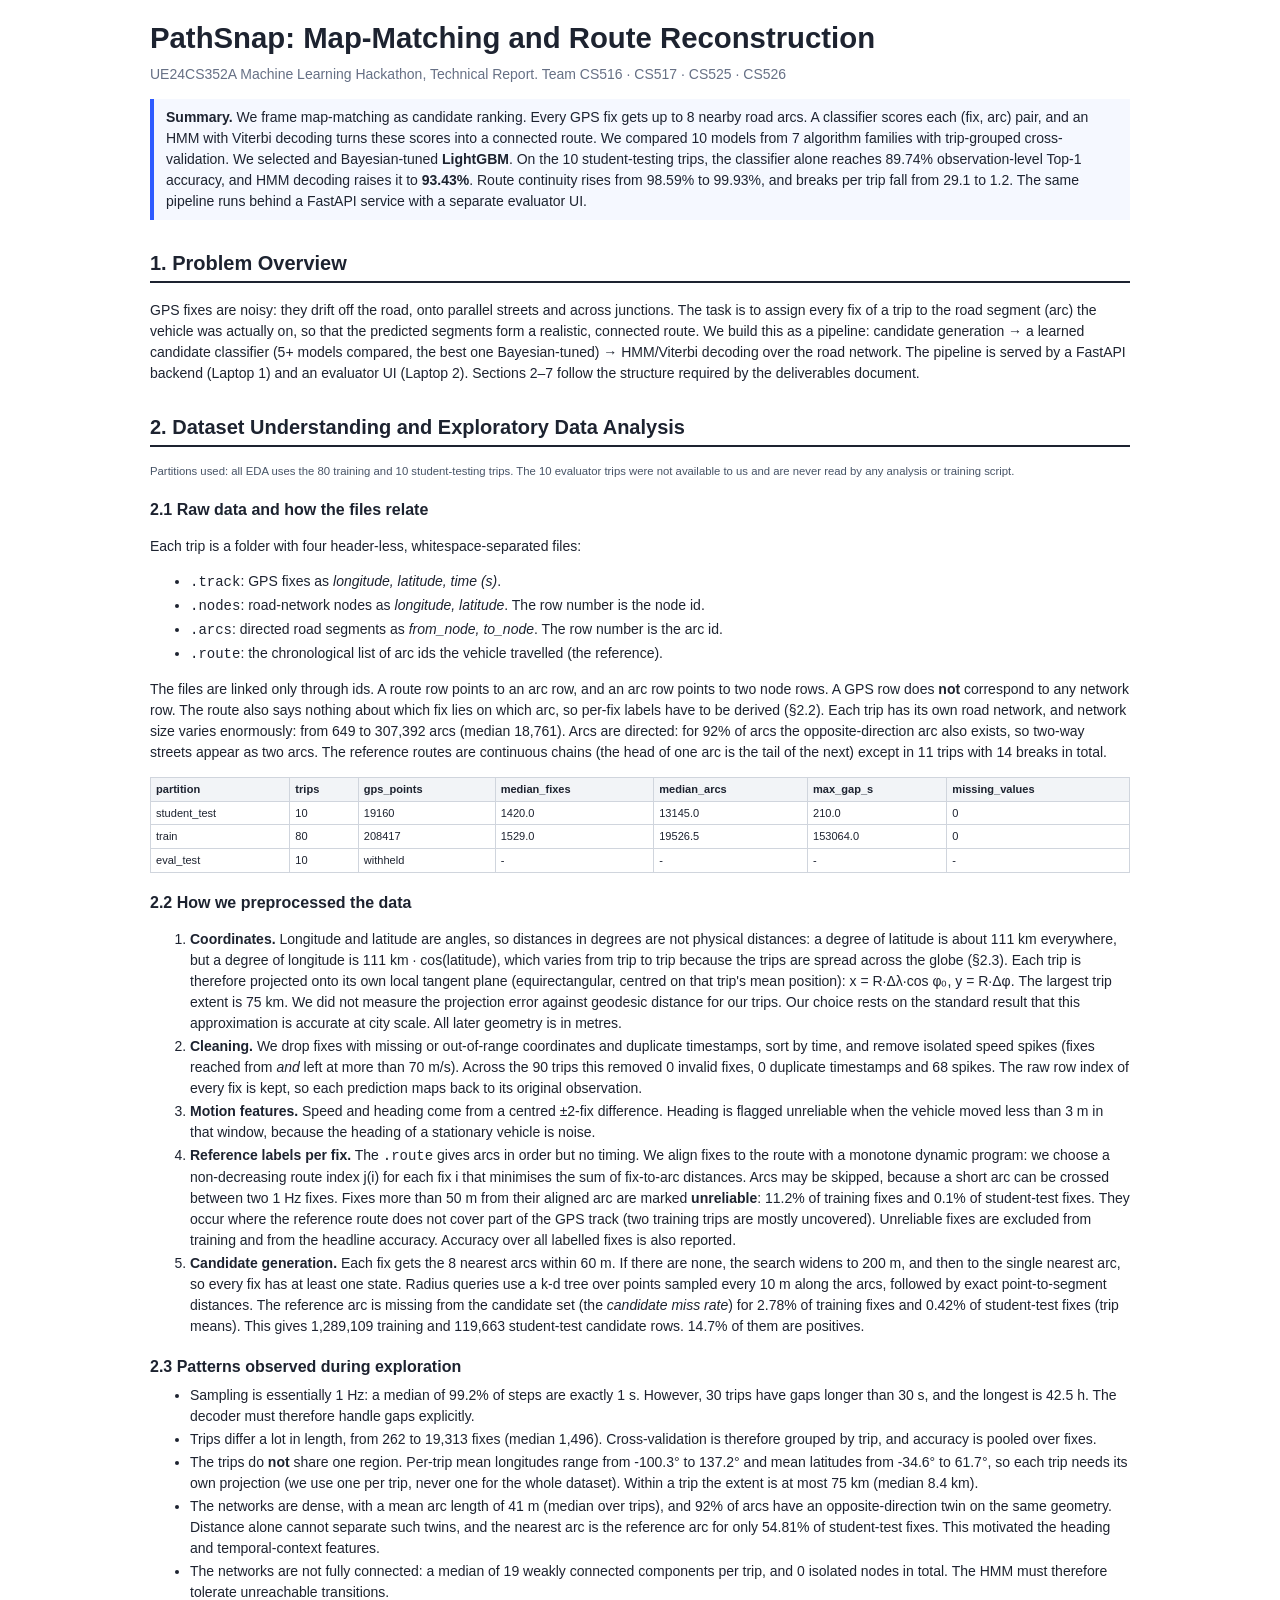
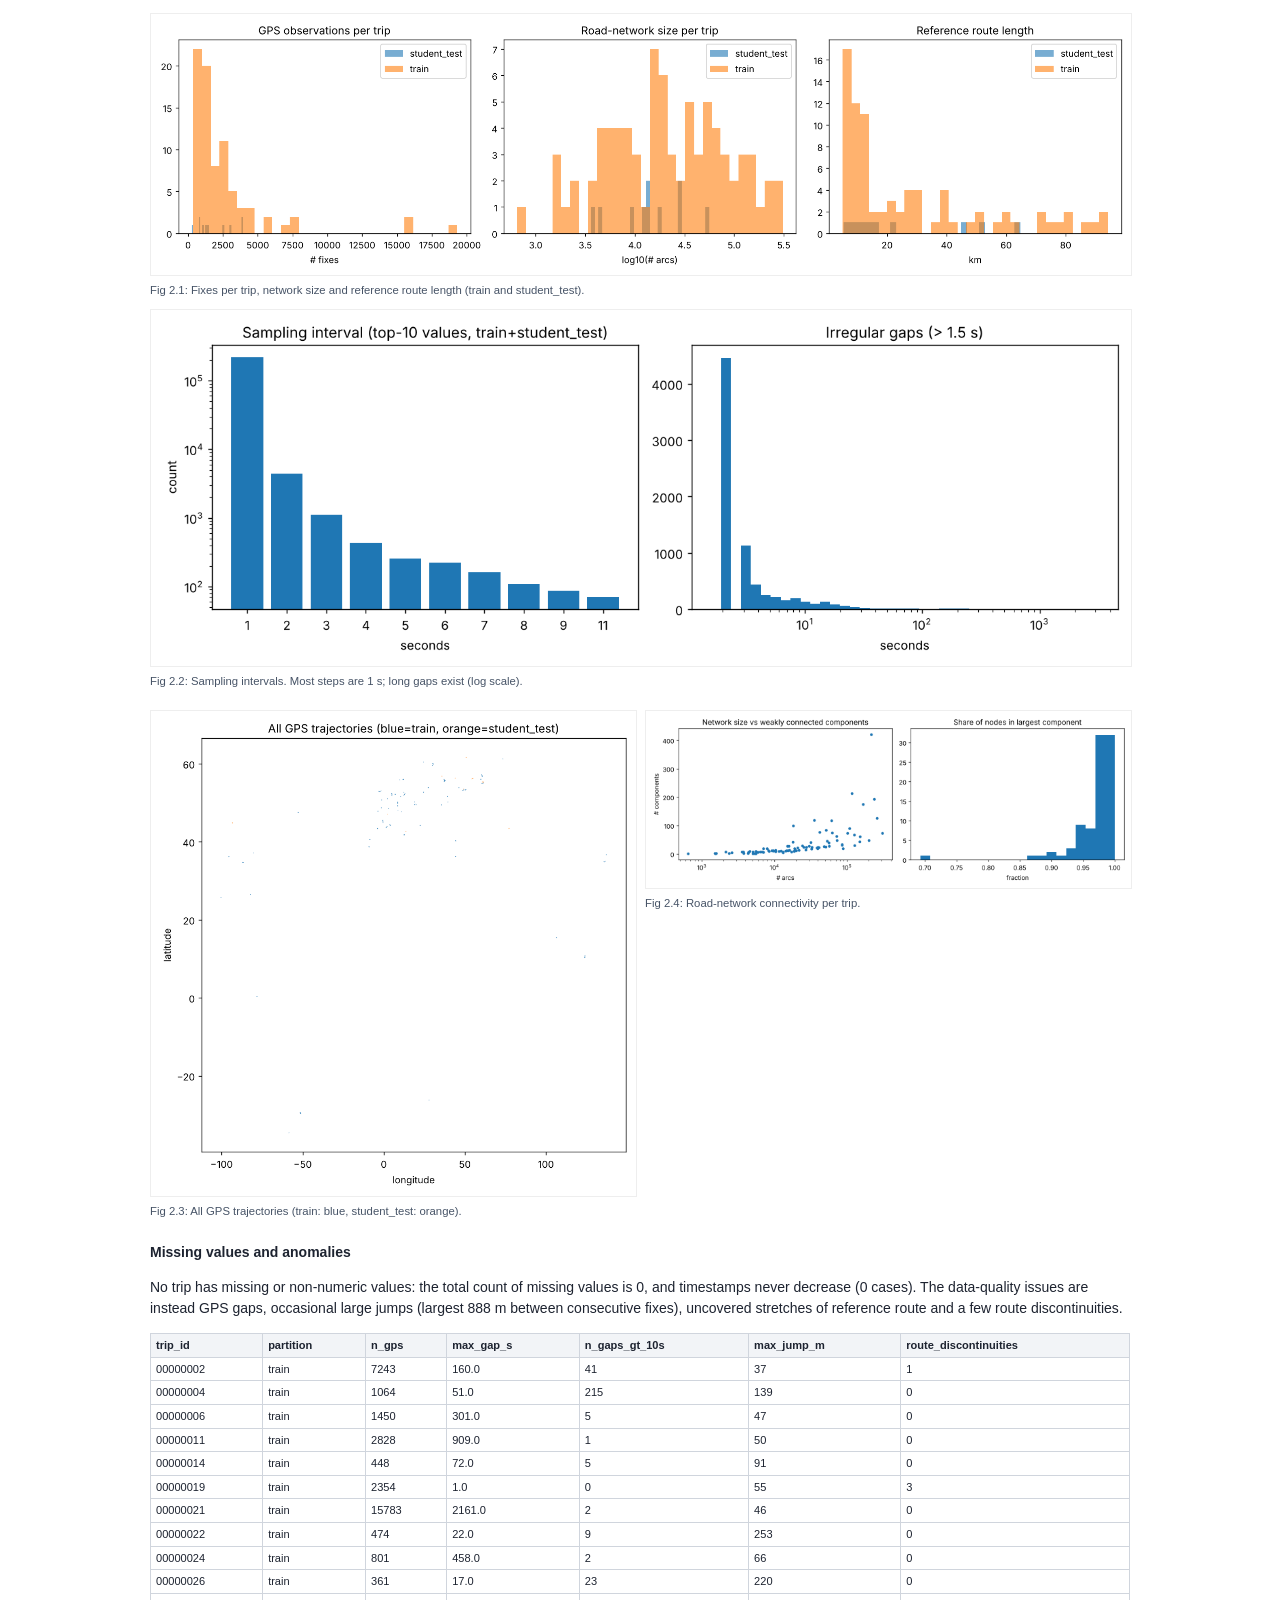
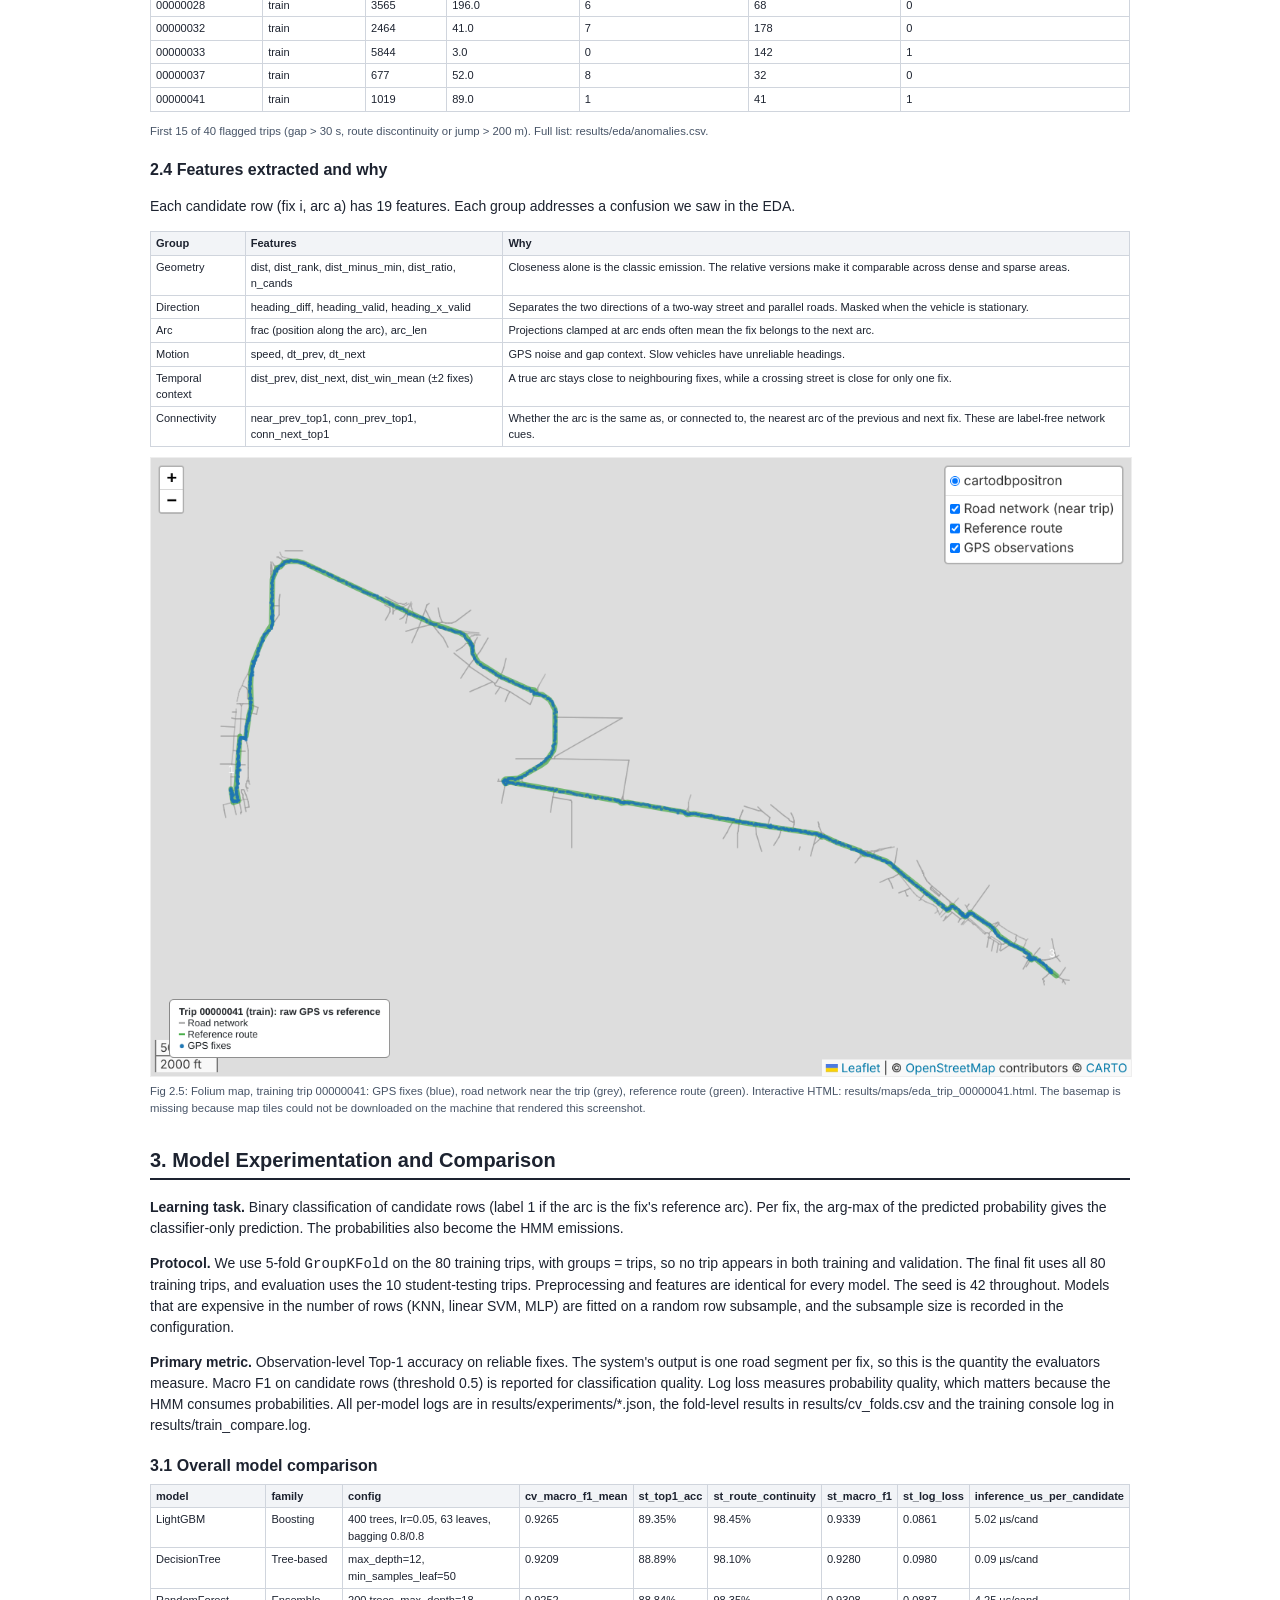
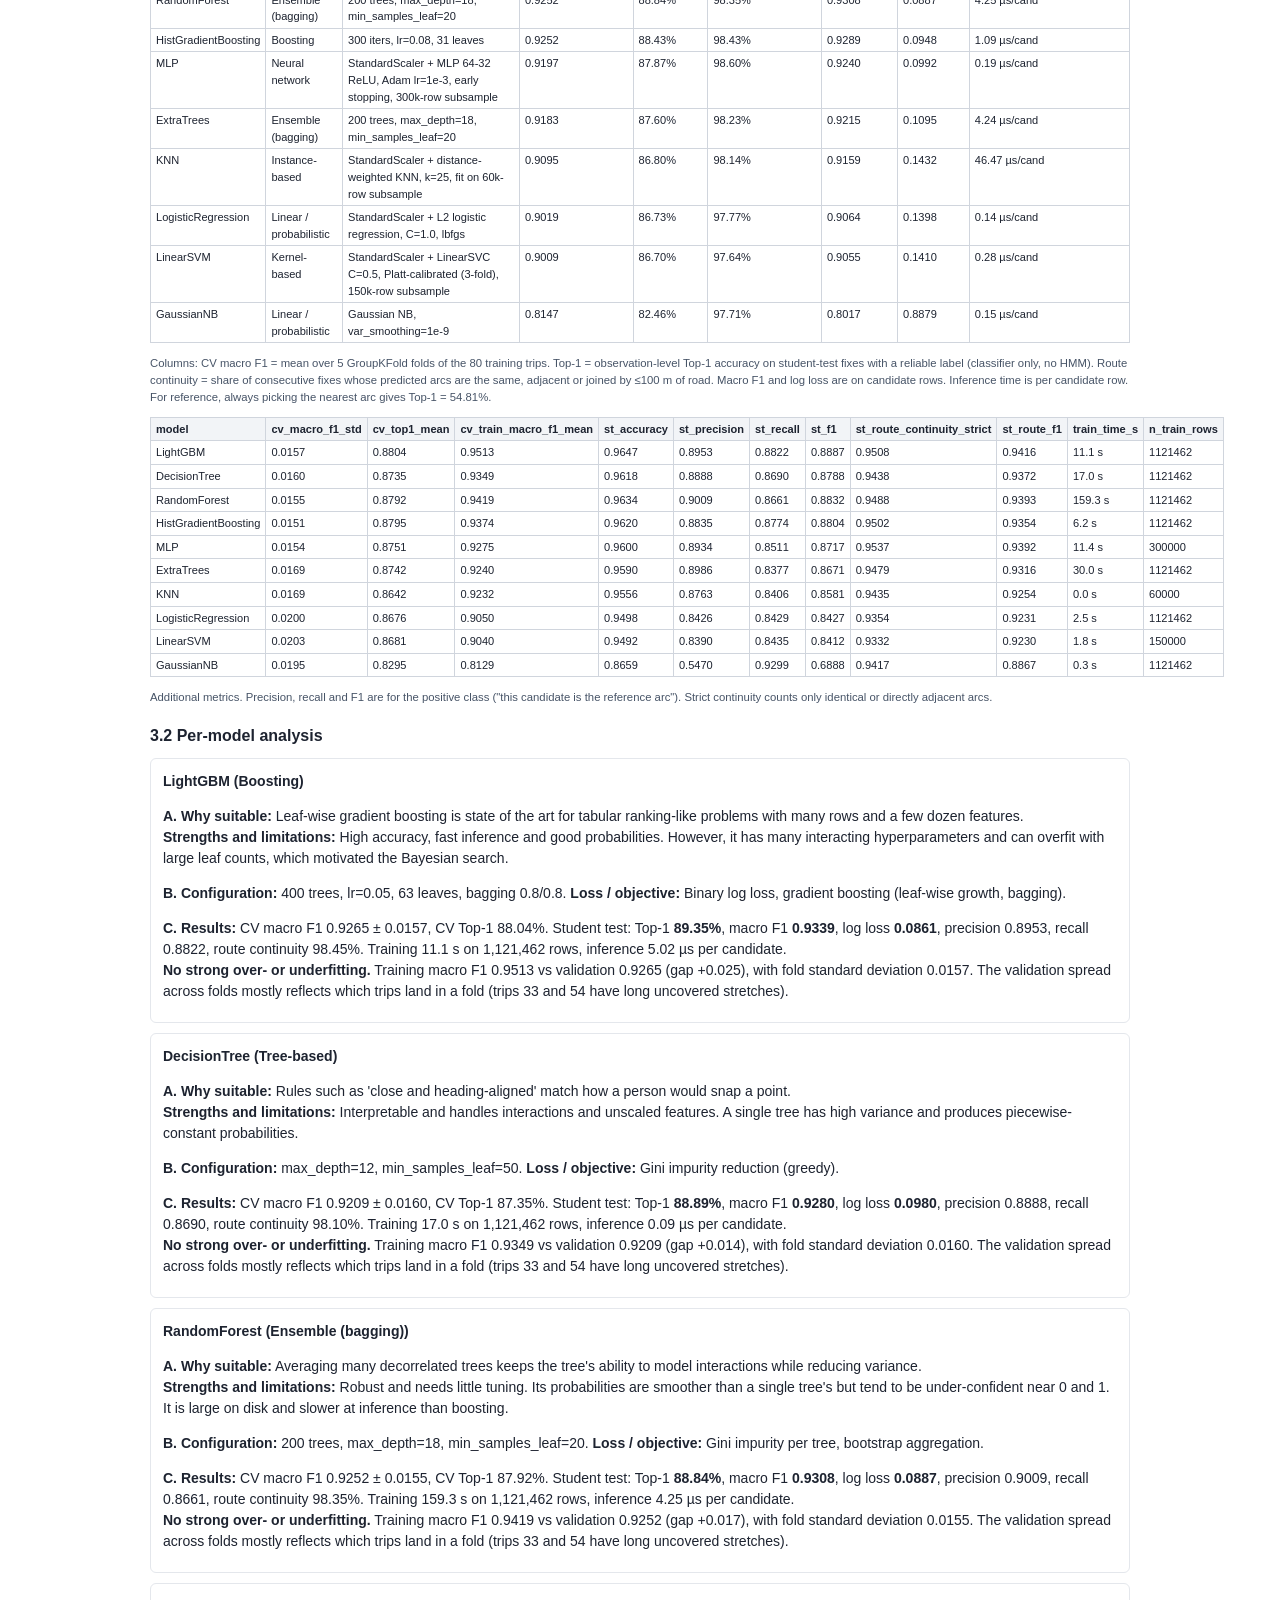
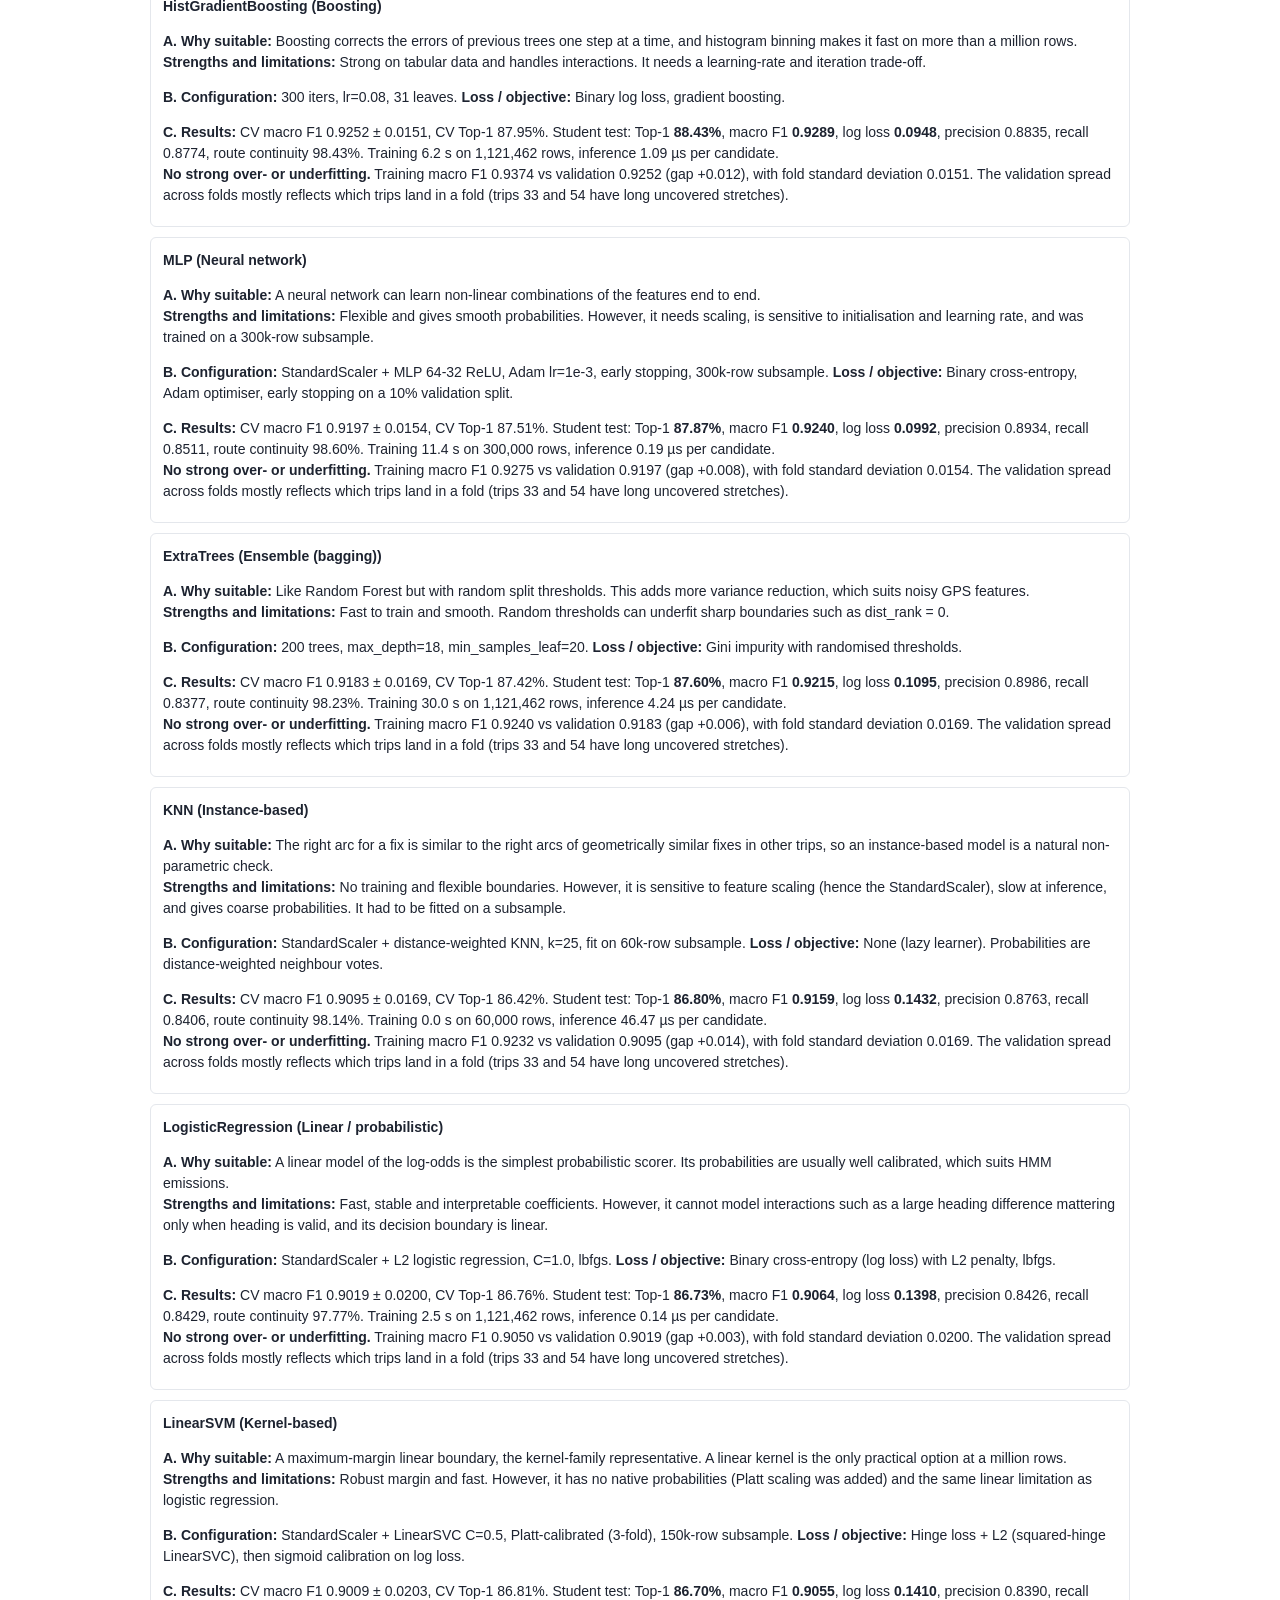
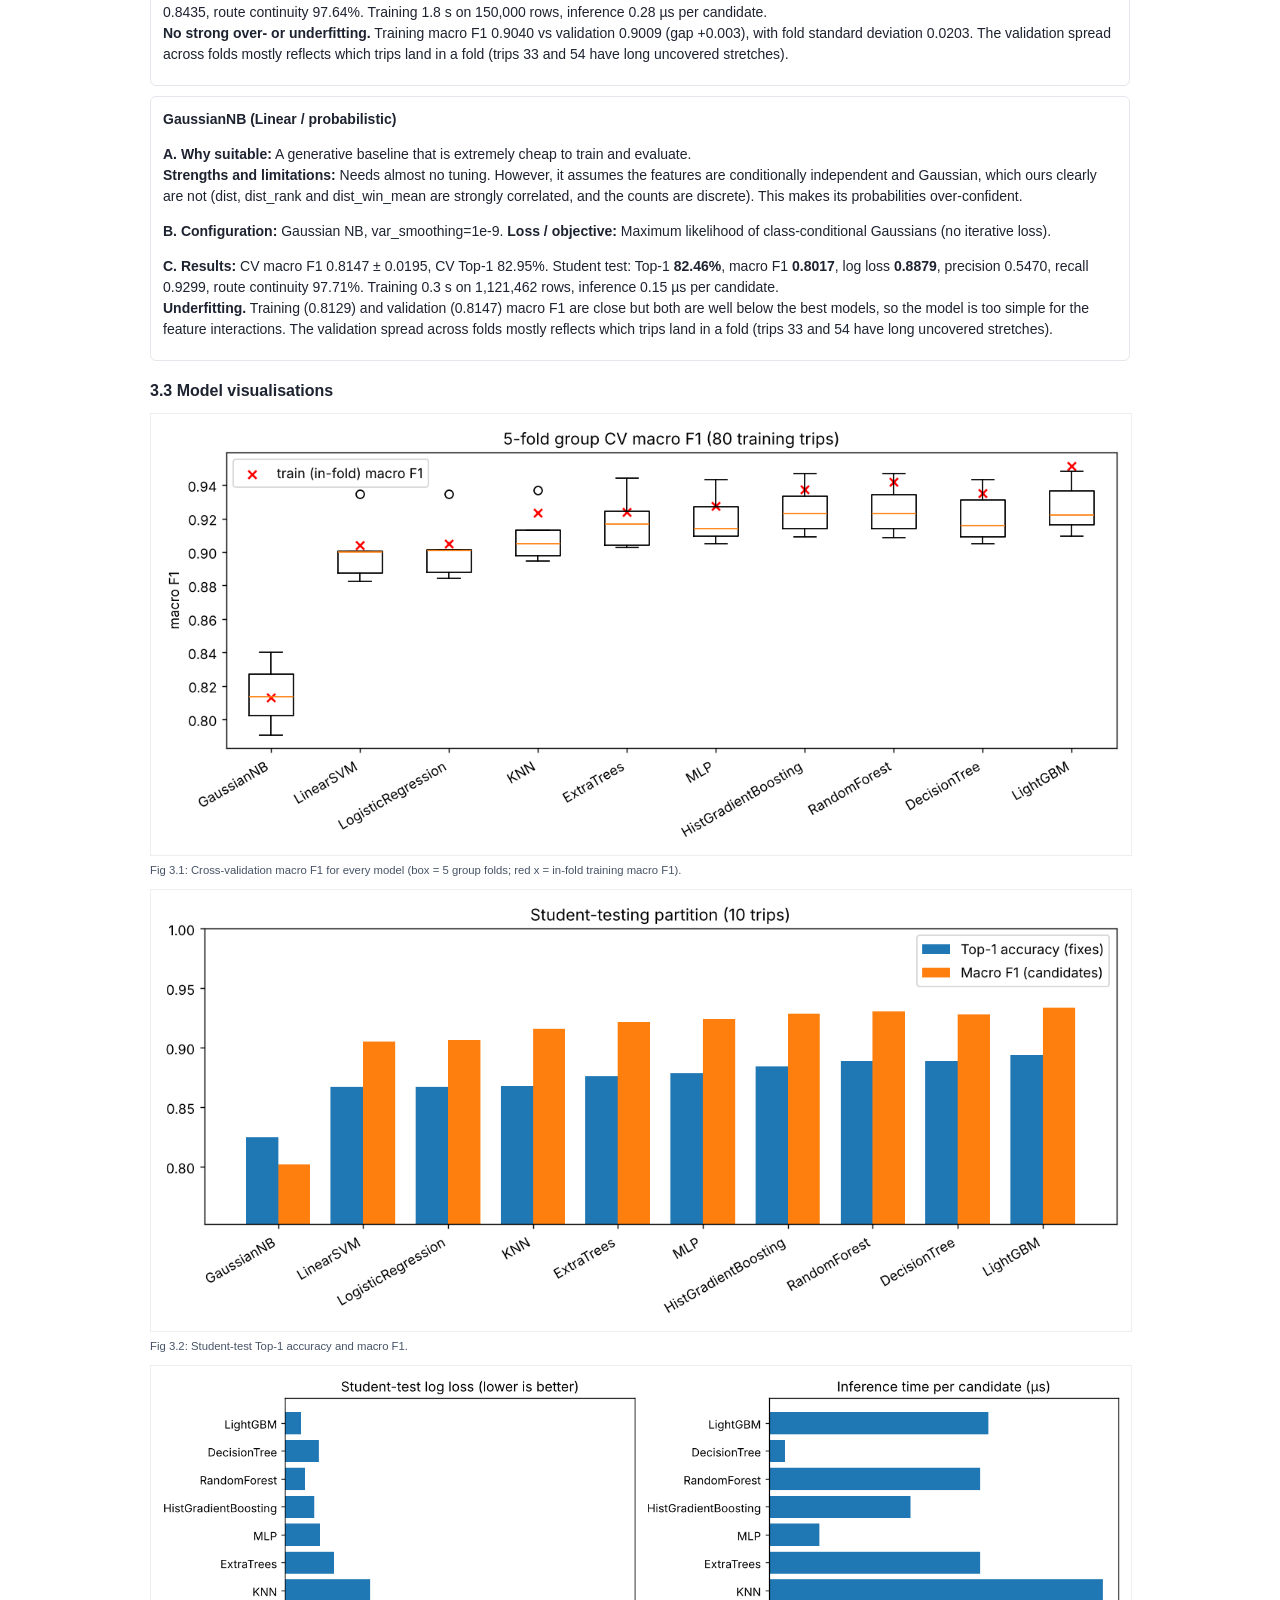
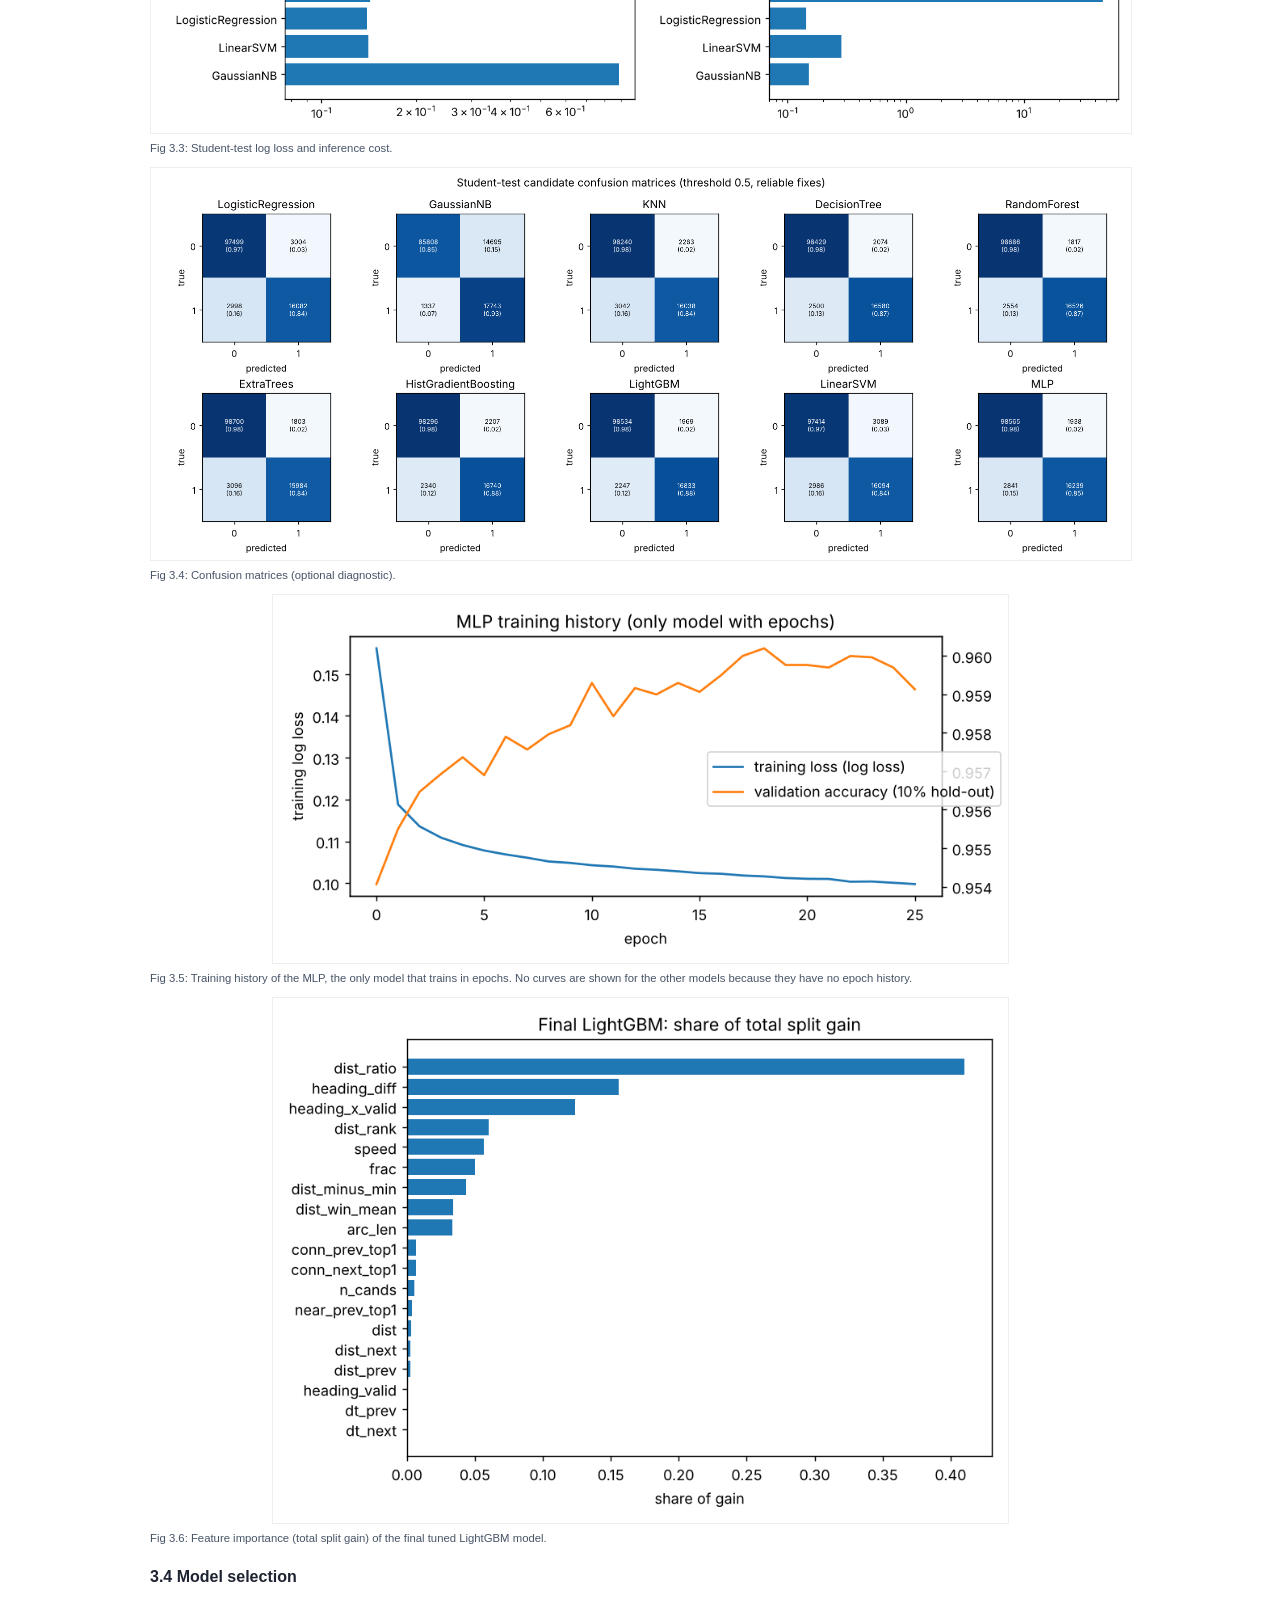
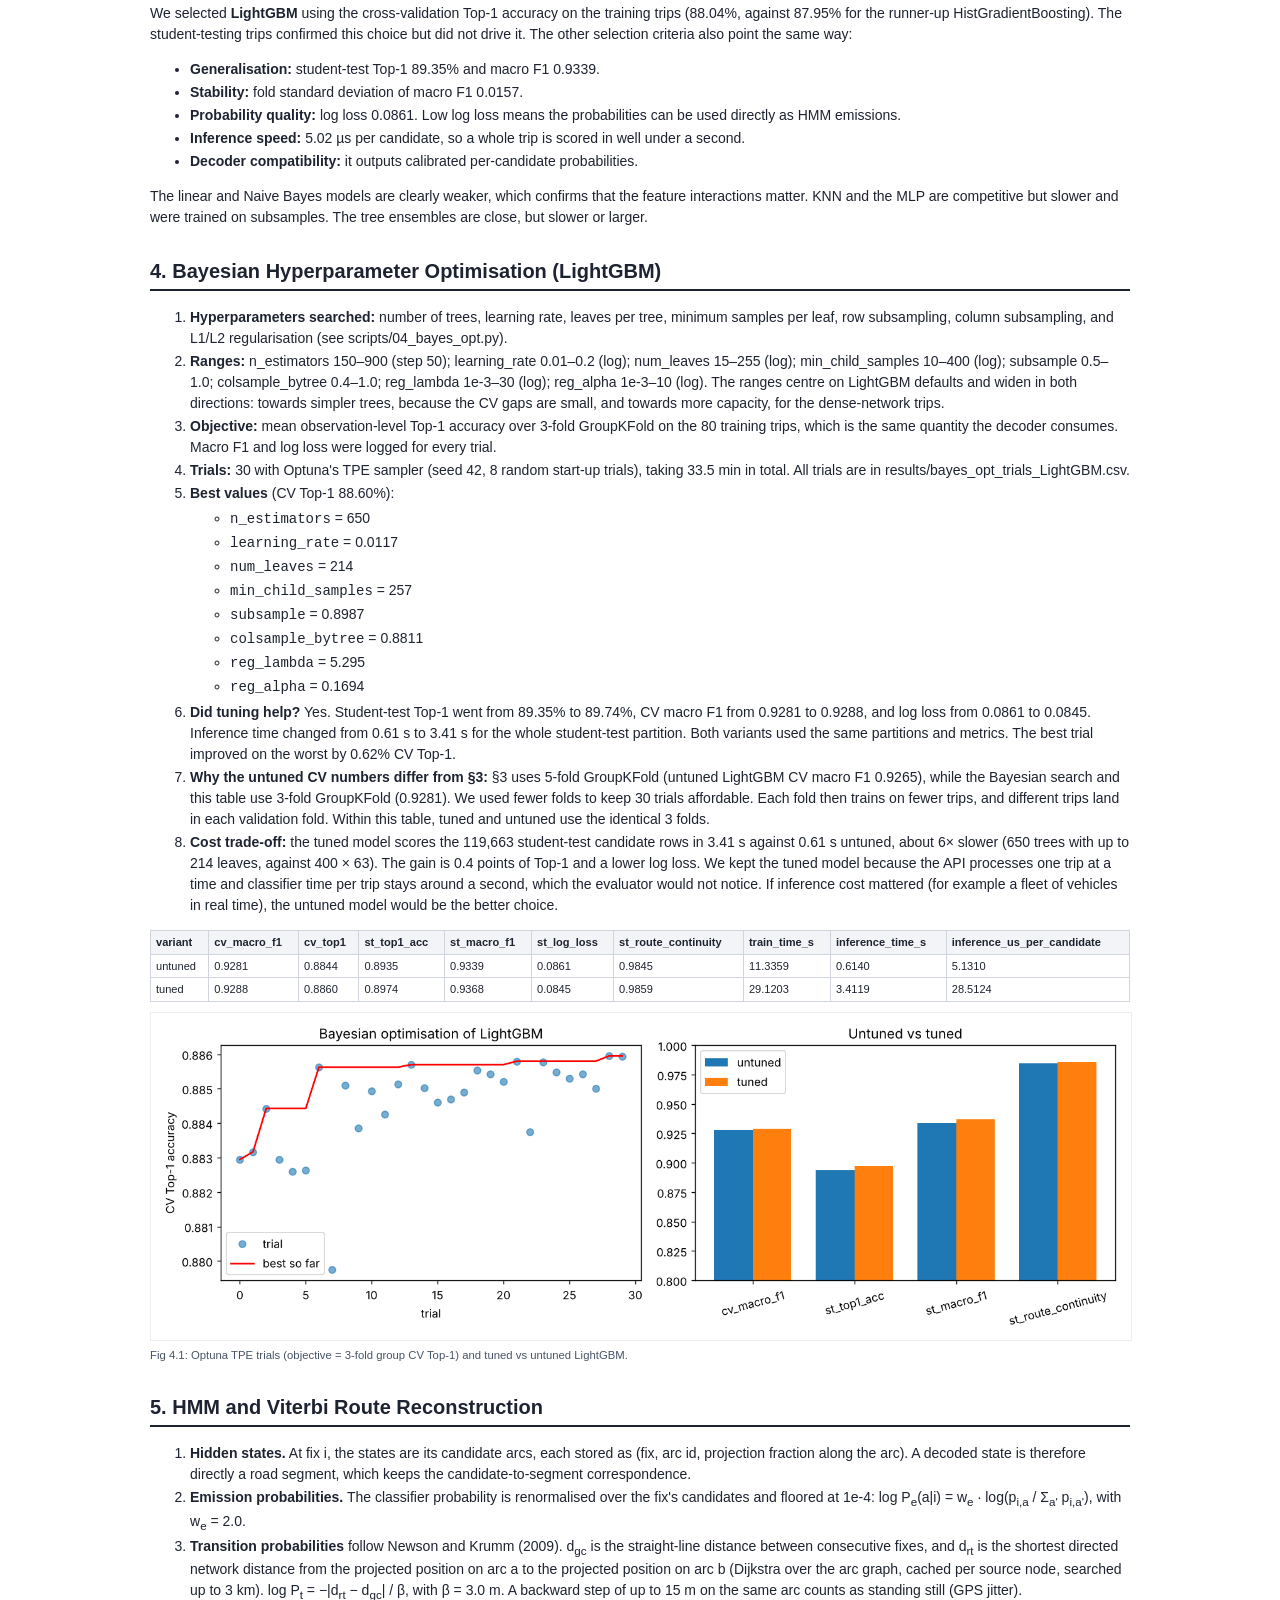
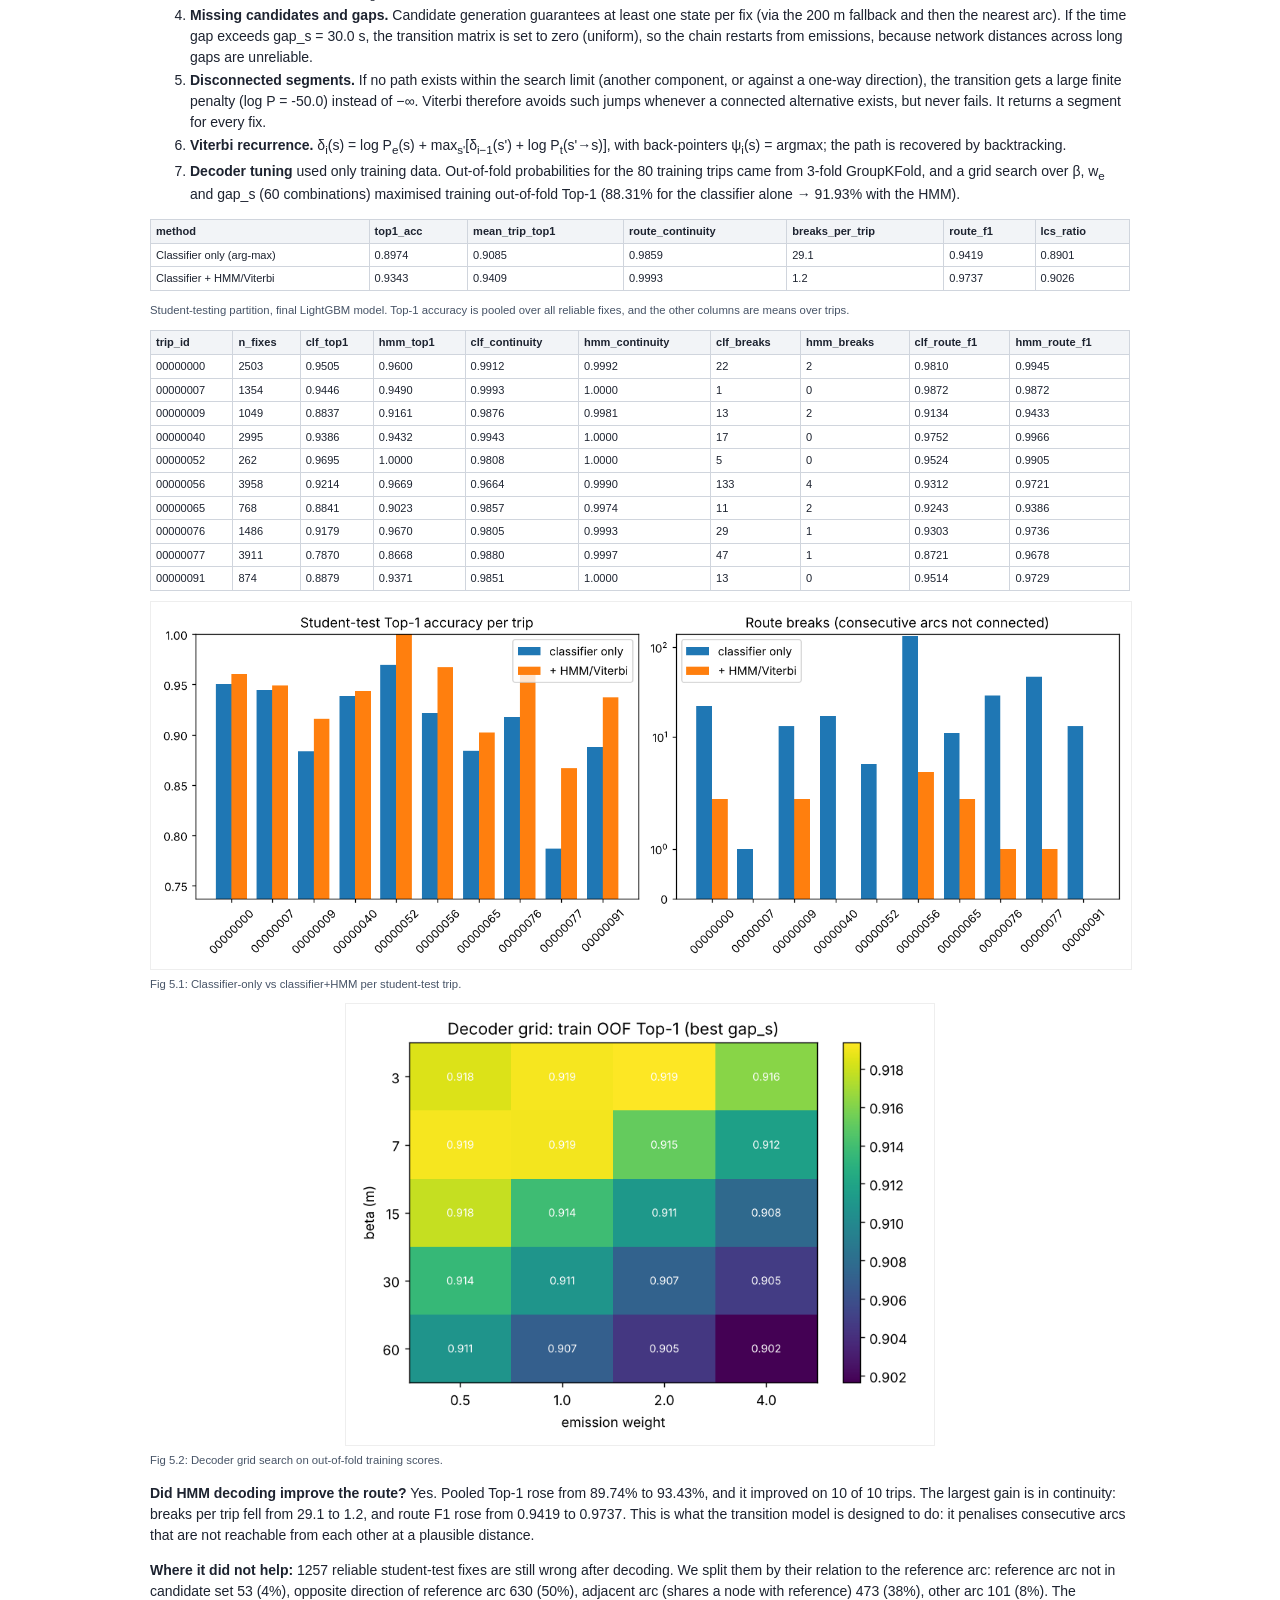
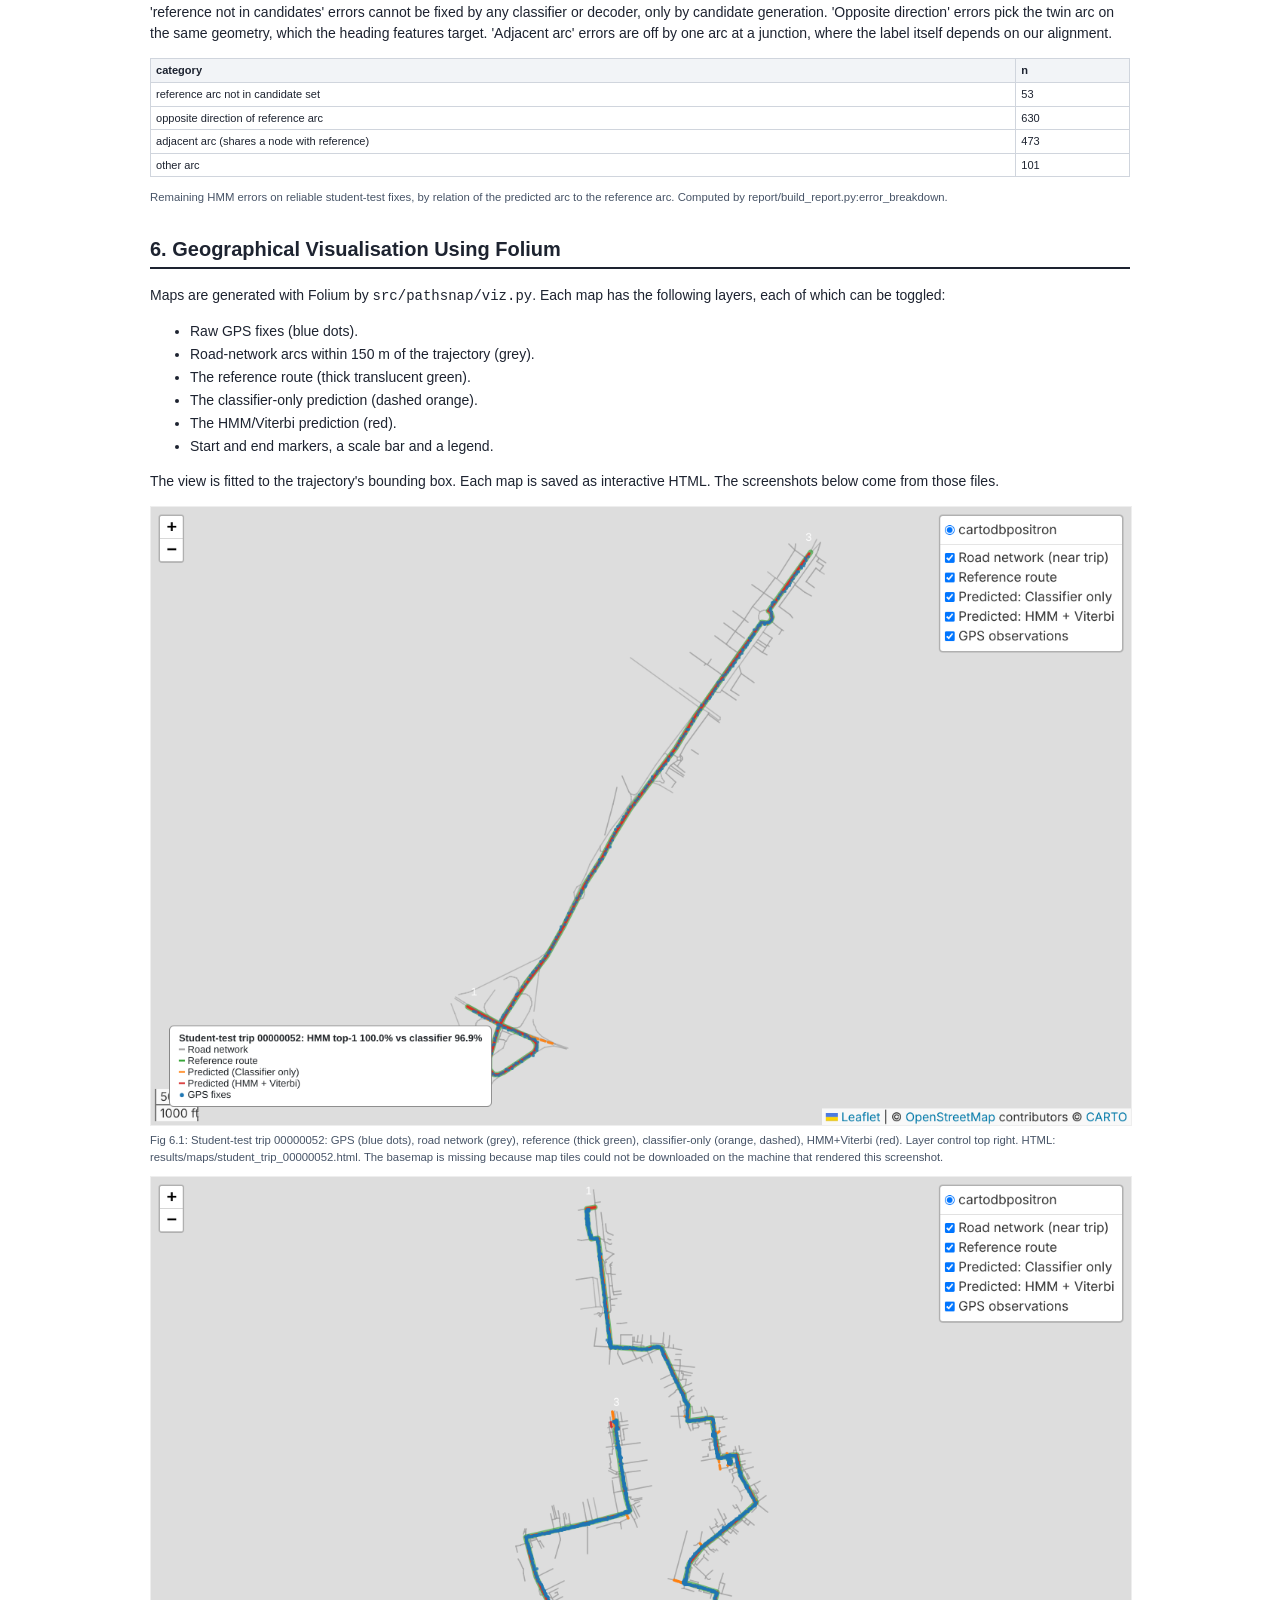
==== commit 282482ac: "Rebuild report PDF and results" ====
--- a/report/report.html
+++ b/report/report.html
@@ -16,7 +16,12 @@
 ul { margin: 4px 0; } li { margin: 2px 0; }
 </style></head><body><h1>PathSnap: Map-Matching and Route Reconstruction</h1>
 <p class="sub">UE24CS352A Machine Learning Hackathon, Technical Report. Team CS516 · CS517 · CS525 · CS526</p>
-<div class="box"><b>Summary.</b> We frame map-matching as candidate ranking. Every GPS fix gets up to 8 nearby road arcs. A classifier scores each (fix, arc) pair, and an HMM with Viterbi decoding turns these scores into a connected route. We compared 10 models from 7 algorithm families with trip-grouped cross-validation. We selected and Bayesian-tuned <b>LightGBM</b>. On the 10 student-testing trips, the classifier alone reaches 89.74% observation-level Top-1 accuracy, and HMM decoding raises it to <b>93.43%</b>. Route continuity rises from 98.59% to 99.93%, and breaks per trip fall from 29.1 to 1.2. The same pipeline runs behind a FastAPI service with a separate evaluator UI.</div><h2>2. Dataset Understanding and Exploratory Data Analysis</h2>
+<div class="box"><b>Summary.</b> We frame map-matching as candidate ranking. Every GPS fix gets up to 8 nearby road arcs. A classifier scores each (fix, arc) pair, and an HMM with Viterbi decoding turns these scores into a connected route. We compared 10 models from 7 algorithm families with trip-grouped cross-validation. We selected and Bayesian-tuned <b>LightGBM</b>. On the 10 student-testing trips, the classifier alone reaches 89.74% observation-level Top-1 accuracy, and HMM decoding raises it to <b>93.43%</b>. Route continuity rises from 98.59% to 99.93%, and breaks per trip fall from 29.1 to 1.2. The same pipeline runs behind a FastAPI service with a separate evaluator UI.</div>
+<h2>1. Problem Overview</h2><p>GPS fixes are noisy: they drift off the road, onto parallel streets and across junctions. The task is to assign
+every fix of a trip to the road segment (arc) the vehicle was actually on, so that the predicted segments form a realistic, connected route.
+We build this as a pipeline: candidate generation → a learned candidate classifier (5+ models compared, the best one Bayesian-tuned)
+→ HMM/Viterbi decoding over the road network. The pipeline is served by a FastAPI backend (Laptop 1) and an evaluator UI (Laptop 2).
+Sections 2–7 follow the structure required by the deliverables document.</p><h2>2. Dataset Understanding and Exploratory Data Analysis</h2>
 <p class="note">Partitions used: all EDA uses the 80 training and 10 student-testing trips. The 10 evaluator trips were not available to us and are never read by any analysis or training script.</p>
 <h3>2.1 Raw data and how the files relate</h3><p>Each trip is a folder with four header-less, whitespace-separated files:</p>
 <ul>
@@ -34,10 +39,12 @@
 11 trips with 14 breaks in total.</p>
 <table><thead><tr><th>partition</th><th>trips</th><th>gps_points</th><th>median_fixes</th><th>median_arcs</th><th>max_gap_s</th><th>missing_values</th></tr></thead><tbody><tr><td>student_test</td><td>10</td><td>19160</td><td>1420.0</td><td>13145.0</td><td>210.0</td><td>0</td></tr><tr><td>train</td><td>80</td><td>208417</td><td>1529.0</td><td>19526.5</td><td>153064.0</td><td>0</td></tr><tr><td>eval_test</td><td>10</td><td>withheld</td><td>-</td><td>-</td><td>-</td><td>-</td></tr></tbody></table>
 <h3>2.2 How we preprocessed the data</h3><ol>
-<li><b>Coordinates.</b> Longitude and latitude are angles, so distances in degrees are meaningless (one degree of longitude
-is about 67 km here, against 111 km for a degree of latitude). Each trip is projected onto a local tangent plane
-(equirectangular, centred on the trip mean): x = R·Δλ·cos φ₀, y = R·Δφ. For trips a few km across, the error against
-the true geodesic distance is far below the GPS noise. All later geometry is in metres.</li>
+<li><b>Coordinates.</b> Longitude and latitude are angles, so distances in degrees are not physical distances: a degree of
+latitude is about 111 km everywhere, but a degree of longitude is 111 km · cos(latitude), which varies from trip to trip
+because the trips are spread across the globe (§2.3). Each trip is therefore projected onto its own local tangent plane
+(equirectangular, centred on that trip's mean position): x = R·Δλ·cos φ₀, y = R·Δφ. The largest trip extent is
+75 km. We did not measure the projection error against geodesic distance for our trips. Our
+choice rests on the standard result that this approximation is accurate at city scale. All later geometry is in metres.</li>
 <li><b>Cleaning.</b> We drop fixes with missing or out-of-range coordinates and duplicate timestamps, sort by time, and
 remove isolated speed spikes (fixes reached from <i>and</i> left at more than 70 m/s). Across the 90 trips this removed
 0 invalid fixes, 0 duplicate timestamps and 68 spikes.
@@ -60,15 +67,15 @@
 </ol>
 <h3>2.3 Patterns observed during exploration</h3><ul>
 <li>Sampling is essentially 1 Hz: a median of 99.2% of steps are exactly 1 s. However, 30 trips have
-gaps longer than 30 s, and the longest is 42.5 h (the vehicle parked and the log resumed). The decoder must therefore
-handle gaps explicitly.</li>
+gaps longer than 30 s, and the longest is 42.5 h. The decoder must therefore handle gaps explicitly.</li>
 <li>Trips differ a lot in length, from 262 to 19,313 fixes (median 1,496). Cross-validation is therefore grouped
 by trip, and accuracy is pooled over fixes.</li>
-<li>All trips lie in one region (mean position about 17.20° E, 45.19° N, in the English East Midlands), with
-extents up to 75 km. A local projection per trip is accurate enough.</li>
-<li>The networks are dense, with a mean arc length of 41 m (median over trips). Parallel and opposite-direction
-arcs sit within GPS-noise distance of each other, so the nearest arc is often wrong: it is correct for only
-54.81% of student-test fixes. Heading and temporal context are needed to separate such arcs.</li>
+<li>The trips do <b>not</b> share one region. Per-trip mean longitudes range from -100.3° to 137.2°
+and mean latitudes from -34.6° to 61.7°, so each trip needs its own projection (we use one per trip, never one for the whole dataset).
+Within a trip the extent is at most 75 km (median 8.4 km).</li>
+<li>The networks are dense, with a mean arc length of 41 m (median over trips), and
+92% of arcs have an opposite-direction twin on the same geometry. Distance alone cannot separate such twins, and the
+nearest arc is the reference arc for only 54.81% of student-test fixes. This motivated the heading and temporal-context features.</li>
 <li>The networks are not fully connected: a median of 19 weakly connected components per trip, and
 0 isolated nodes in total. The HMM must therefore tolerate unreachable transitions.</li>
 </ul>
@@ -87,7 +94,7 @@
 <tr><td>Motion</td><td>speed, dt_prev, dt_next</td><td>GPS noise and gap context. Slow vehicles have unreliable headings.</td></tr>
 <tr><td>Temporal context</td><td>dist_prev, dist_next, dist_win_mean (±2 fixes)</td><td>A true arc stays close to neighbouring fixes, while a crossing street is close for only one fix.</td></tr>
 <tr><td>Connectivity</td><td>near_prev_top1, conn_prev_top1, conn_next_top1</td><td>Whether the arc is the same as, or connected to, the nearest arc of the previous and next fix. These are label-free network cues.</td></tr></table>
-<figure><img src="../report/img/eda_trip_00000041.png" style="width:100%"><figcaption>Fig 2.5: Folium map, training trip 00000041: GPS fixes (blue), road network near the trip (grey), reference route (green). Interactive HTML: results/maps/eda_trip_00000041.html. Basemap tiles were not reachable from the machine that rendered the screenshot.</figcaption></figure>
+<figure><img src="../report/img/eda_trip_00000041.png" style="width:100%"><figcaption>Fig 2.5: Folium map, training trip 00000041: GPS fixes (blue), road network near the trip (grey), reference route (green). Interactive HTML: results/maps/eda_trip_00000041.html. The basemap is missing because map tiles could not be downloaded on the machine that rendered this screenshot.</figcaption></figure>
 <h2>3. Model Experimentation and Comparison</h2><p><b>Learning task.</b> Binary classification of candidate rows (label 1 if the arc is the fix's reference arc).
 Per fix, the arg-max of the predicted probability gives the classifier-only prediction. The probabilities also become the
 HMM emissions.</p>
@@ -172,6 +179,7 @@
 <figure><img src="../results/figures/cmp_logloss_inference.png" style="width:100%"><figcaption>Fig 3.3: Student-test log loss and inference cost.</figcaption></figure>
 <figure><img src="../results/figures/cmp_confusion.png" style="width:100%"><figcaption>Fig 3.4: Confusion matrices (optional diagnostic).</figcaption></figure>
 <figure><img src="../results/figures/mlp_history.png" style="width:75%"><figcaption>Fig 3.5: Training history of the MLP, the only model that trains in epochs. No curves are shown for the other models because they have no epoch history.</figcaption></figure>
+<figure><img src="../results/figures/feature_importance.png" style="width:75%"><figcaption>Fig 3.6: Feature importance (total split gain) of the final tuned LightGBM model.</figcaption></figure>
 <h3>3.4 Model selection</h3><p>We selected <b>LightGBM</b> using the cross-validation Top-1 accuracy on the training trips
 (88.04%, against 87.95% for the runner-up HistGradientBoosting). The student-testing trips confirmed this choice but did
 not drive it. The other selection criteria also point the same way:</p>
@@ -191,7 +199,14 @@
 <li><b>Did tuning help?</b> Yes. Student-test Top-1 went from 89.35% to 89.74%,
 CV macro F1 from 0.9281 to 0.9288, and log loss from 0.0861 to 0.0845. Inference time changed from 0.61 s to
 3.41 s for the whole student-test partition. Both variants used the same partitions and metrics. The best trial improved on the worst by
-0.62% CV Top-1.</li></ol>
+0.62% CV Top-1.</li>
+<li><b>Why the untuned CV numbers differ from §3:</b> §3 uses 5-fold GroupKFold (untuned LightGBM CV macro F1 0.9265), while the
+Bayesian search and this table use 3-fold GroupKFold (0.9281). We used fewer folds to keep 30 trials affordable. Each fold then trains on fewer trips, and
+different trips land in each validation fold. Within this table, tuned and untuned use the identical 3 folds.</li>
+<li><b>Cost trade-off:</b> the tuned model scores the 119,663 student-test candidate rows in 3.41 s against 0.61 s untuned,
+about 6× slower (650 trees with up to 214 leaves, against 400 × 63). The gain is 0.4 points of Top-1 and a lower log loss.
+We kept the tuned model because the API processes one trip at a time and classifier time per trip stays around a second, which the evaluator would not notice.
+If inference cost mattered (for example a fleet of vehicles in real time), the untuned model would be the better choice.</li></ol>
 <table><thead><tr><th>variant</th><th>cv_macro_f1</th><th>cv_top1</th><th>st_top1_acc</th><th>st_macro_f1</th><th>st_log_loss</th><th>st_route_continuity</th><th>train_time_s</th><th>inference_time_s</th><th>inference_us_per_candidate</th></tr></thead><tbody><tr><td>untuned</td><td>0.9281</td><td>0.8844</td><td>0.8935</td><td>0.9339</td><td>0.0861</td><td>0.9845</td><td>11.3359</td><td>0.6140</td><td>5.1310</td></tr><tr><td>tuned</td><td>0.9288</td><td>0.8860</td><td>0.8974</td><td>0.9368</td><td>0.0845</td><td>0.9859</td><td>29.1203</td><td>3.4119</td><td>28.5124</td></tr></tbody></table>
 <figure><img src="../results/figures/bayes_opt.png" style="width:100%"><figcaption>Fig 4.1: Optuna TPE trials (objective = 3-fold group CV Top-1) and tuned vs untuned LightGBM.</figcaption></figure><h2>5. HMM and Viterbi Route Reconstruction</h2><ol>
 <li><b>Hidden states.</b> At fix i, the states are its candidate arcs, each stored as (fix, arc id, projection fraction along the arc).
@@ -213,7 +228,9 @@
 <table><thead><tr><th>trip_id</th><th>n_fixes</th><th>clf_top1</th><th>hmm_top1</th><th>clf_continuity</th><th>hmm_continuity</th><th>clf_breaks</th><th>hmm_breaks</th><th>clf_route_f1</th><th>hmm_route_f1</th></tr></thead><tbody><tr><td>00000000</td><td>2503</td><td>0.9505</td><td>0.9600</td><td>0.9912</td><td>0.9992</td><td>22</td><td>2</td><td>0.9810</td><td>0.9945</td></tr><tr><td>00000007</td><td>1354</td><td>0.9446</td><td>0.9490</td><td>0.9993</td><td>1.0000</td><td>1</td><td>0</td><td>0.9872</td><td>0.9872</td></tr><tr><td>00000009</td><td>1049</td><td>0.8837</td><td>0.9161</td><td>0.9876</td><td>0.9981</td><td>13</td><td>2</td><td>0.9134</td><td>0.9433</td></tr><tr><td>00000040</td><td>2995</td><td>0.9386</td><td>0.9432</td><td>0.9943</td><td>1.0000</td><td>17</td><td>0</td><td>0.9752</td><td>0.9966</td></tr><tr><td>00000052</td><td>262</td><td>0.9695</td><td>1.0000</td><td>0.9808</td><td>1.0000</td><td>5</td><td>0</td><td>0.9524</td><td>0.9905</td></tr><tr><td>00000056</td><td>3958</td><td>0.9214</td><td>0.9669</td><td>0.9664</td><td>0.9990</td><td>133</td><td>4</td><td>0.9312</td><td>0.9721</td></tr><tr><td>00000065</td><td>768</td><td>0.8841</td><td>0.9023</td><td>0.9857</td><td>0.9974</td><td>11</td><td>2</td><td>0.9243</td><td>0.9386</td></tr><tr><td>00000076</td><td>1486</td><td>0.9179</td><td>0.9670</td><td>0.9805</td><td>0.9993</td><td>29</td><td>1</td><td>0.9303</td><td>0.9736</td></tr><tr><td>00000077</td><td>3911</td><td>0.7870</td><td>0.8668</td><td>0.9880</td><td>0.9997</td><td>47</td><td>1</td><td>0.8721</td><td>0.9678</td></tr><tr><td>00000091</td><td>874</td><td>0.8879</td><td>0.9371</td><td>0.9851</td><td>1.0000</td><td>13</td><td>0</td><td>0.9514</td><td>0.9729</td></tr></tbody></table>
 <figure><img src="../results/figures/hmm_per_trip.png" style="width:100%"><figcaption>Fig 5.1: Classifier-only vs classifier+HMM per student-test trip.</figcaption></figure>
 <figure><img src="../results/figures/hmm_grid.png" style="width:60%"><figcaption>Fig 5.2: Decoder grid search on out-of-fold training scores.</figcaption></figure>
-<p><b>Did HMM decoding improve the route?</b> Yes. Pooled Top-1 rose from 89.74% to 93.43%, and it improved on 10 of 10 trips. The largest gain is in continuity: isolated wrong snaps to a crossing street or the opposite carriageway cannot be reached from their neighbours at a plausible distance, so Viterbi replaces them. Route F1 and the order-aware LCS ratio rise as well.</p><p><b>Where it did not help:</b> the remaining errors are mostly long runs on a parallel road, where the classifier and the HMM agree on the wrong but connected alternative, and fixes right at junctions where the label itself is ambiguous.</p><h2>6. Geographical Visualisation Using Folium</h2><p>Maps are generated with Folium by <code>src/pathsnap/viz.py</code>. Each map has the following layers, each of which can be toggled:</p>
+<p><b>Did HMM decoding improve the route?</b> Yes. Pooled Top-1 rose from 89.74% to 93.43%, and it improved on 10 of 10 trips. The largest gain is in continuity: breaks per trip fell from 29.1 to 1.2, and route F1 rose from 0.9419 to 0.9737. This is what the transition model is designed to do: it penalises consecutive arcs that are not reachable from each other at a plausible distance.</p><p><b>Where it did not help:</b> 1257 reliable student-test fixes are still wrong after decoding. We split them by their relation to the reference arc: reference arc not in candidate set 53 (4%), opposite direction of reference arc 630 (50%), adjacent arc (shares a node with reference) 473 (38%), other arc 101 (8%). The 'reference not in candidates' errors cannot be fixed by any classifier or decoder, only by candidate generation. 'Opposite direction' errors pick the twin arc on the same geometry, which the heading features target. 'Adjacent arc' errors are off by one arc at a junction, where the label itself depends on our alignment.</p>
+<table><thead><tr><th>category</th><th>n</th></tr></thead><tbody><tr><td>reference arc not in candidate set</td><td>53</td></tr><tr><td>opposite direction of reference arc</td><td>630</td></tr><tr><td>adjacent arc (shares a node with reference)</td><td>473</td></tr><tr><td>other arc</td><td>101</td></tr></tbody></table>
+<p class="note">Remaining HMM errors on reliable student-test fixes, by relation of the predicted arc to the reference arc. Computed by report/build_report.py:error_breakdown.</p><h2>6. Geographical Visualisation Using Folium</h2><p>Maps are generated with Folium by <code>src/pathsnap/viz.py</code>. Each map has the following layers, each of which can be toggled:</p>
 <ul>
 <li>Raw GPS fixes (blue dots).</li>
 <li>Road-network arcs within 150 m of the trajectory (grey).</li>
@@ -223,8 +240,8 @@
 <li>Start and end markers, a scale bar and a legend.</li>
 </ul>
 <p>The view is fitted to the trajectory's bounding box. Each map is saved as interactive HTML. The screenshots below come from those files.</p>
-<figure><img src="../report/img/student_trip_00000052.png" style="width:100%"><figcaption>Fig 6.1: Student-test trip 00000052: GPS (blue dots), road network (grey), reference (thick green), classifier-only (orange, dashed), HMM+Viterbi (red). Layer control top right. HTML: results/maps/student_trip_00000052.html</figcaption></figure>
-<figure><img src="../report/img/student_trip_00000077.png" style="width:100%"><figcaption>Fig 6.2: Student-test trip 00000077, the hardest trip for the final pipeline. HTML: results/maps/student_trip_00000077.html</figcaption></figure>
+<figure><img src="../report/img/student_trip_00000052.png" style="width:100%"><figcaption>Fig 6.1: Student-test trip 00000052: GPS (blue dots), road network (grey), reference (thick green), classifier-only (orange, dashed), HMM+Viterbi (red). Layer control top right. HTML: results/maps/student_trip_00000052.html. The basemap is missing because map tiles could not be downloaded on the machine that rendered this screenshot.</figcaption></figure>
+<figure><img src="../report/img/student_trip_00000077.png" style="width:100%"><figcaption>Fig 6.2: Student-test trip 00000077, the hardest trip for the final pipeline. HTML: results/maps/student_trip_00000077.html. The basemap is missing because map tiles could not be downloaded on the machine that rendered this screenshot.</figcaption></figure>
 <p class="note">Interactive maps for all 10 student-test trips and the EDA trips are in results/maps/. They are generated by scripts/05_hmm.py and scripts/01_eda.py using src/pathsnap/viz.py.</p><h2>7. API, UI and Deployment</h2><ul>
 <li><b>Laptop 1 (API).</b> <code>uvicorn api.main:app --host 0.0.0.0 --port 8000</code> loads the final model, the feature configuration and the HMM
 parameters (artifacts/pipeline_config.json, artifacts/hmm_config.json). <code>GET /trips</code> lists the evaluation trips found in
@@ -236,30 +253,12 @@
 The evaluator enters the API address, loads the ten trips, selects one, and sees the predicted route over the GPS fixes with Top-1
 accuracy, classifier-only accuracy, continuity, breaks, route F1 and processing time.</li>
 <li>No outputs are hard-coded. The UI holds no data and calls the API for every selection.</li></ul>
-<figure><img src="../report/img/ui.png" style="width:100%"><figcaption>Fig 7.1: Evaluator UI (Laptop 2) after selecting a trip. During this rehearsal the API served the student-test trips.</figcaption></figure>
-<h4>API console output (Laptop 1)</h4><pre class="term"> 2026-11-18 07:10:55,455 | INFO | Loaded model models/final_LightGBM_tuned.joblib | HMM params {&#x27;beta&#x27;: 3.0, &#x27;w_emission&#x27;: 2.0, &#x27;gap_s&#x27;: 30.0, &#x27;unreachable_logp&#x27;: -50.0, &#x27;p_floor&#x27;: 0.0001} | trips dir data/raw/student_test
- INFO:     Started server process [5619]
- INFO:     Waiting for application startup.
- INFO:     Application startup complete.
- INFO:     Uvicorn running on http://0.0.0.0:8000 (Press CTRL+C to quit)
- 2026-11-18 07:11:02,147 | INFO | GET /trips -&gt; 10 trips
- INFO:     127.0.0.1:46848 - &quot;GET /trips HTTP/1.1&quot; 200 OK
- 2026-11-18 07:11:02,157 | INFO | POST /predict trip=00000000 : running full pipeline
- 2026-11-18 07:11:03,133 | INFO | trip=00000000 fixes=2503 candidates=10530 time=0.85s {&#x27;preprocess_candidates_s&#x27;: 0.26, &#x27;classifier_s&#x27;: 0.34, &#x27;hmm_viterbi_s&#x27;: 0.19} | HMM top-1=0.9600 classifier top-1=0.9505
- INFO:     127.0.0.1:46856 - &quot;POST /predict HTTP/1.1&quot; 200 OK
- 2026-11-18 07:11:03,161 | INFO | POST /predict trip=00000077 : running full pipeline
- 2026-11-18 07:11:05,083 | INFO | trip=00000077 fixes=3911 candidates=28443 time=1.74s {&#x27;preprocess_candidates_s&#x27;: 0.26, &#x27;classifier_s&#x27;: 1.0, &#x27;hmm_viterbi_s&#x27;: 0.44} | HMM top-1=0.8668 classifier top-1=0.7870
- INFO:     127.0.0.1:46864 - &quot;POST /predict HTTP/1.1&quot; 200 OK
- 2026-11-18 07:11:05,140 | INFO | POST /predict trip=00000091 : running full pipeline
- 2026-11-18 07:11:05,840 | INFO | trip=00000091 fixes=874 candidates=6427 time=0.62s {&#x27;preprocess_candidates_s&#x27;: 0.13, &#x27;classifier_s&#x27;: 0.2, &#x27;hmm_viterbi_s&#x27;: 0.26} | HMM top-1=0.9371 classifier top-1=0.8879
- INFO:     127.0.0.1:46878 - &quot;POST /predict HTTP/1.1&quot; 200 OK
-</pre>
-<p class="note">Rehearsal log from <code>uvicorn api.main:app</code>. <b>Replace with the screenshot of the receiving laptop's terminal taken during the evaluation.</b></p><h2>8. Conclusions</h2><ul>
-<li>Framing map-matching as candidate ranking lets standard classifiers be compared fairly. Temporal-context and heading features are what
-lift the classifiers above the nearest-arc rule (54.81% → 89.74% Top-1).</li>
+<h2>8. Conclusions</h2><ul>
+<li>Framing map-matching as candidate ranking lets standard classifiers be compared fairly. The learned classifier lifts Top-1 well above
+the nearest-arc rule (54.81% → 89.74%). Fig 3.6 shows which features the final model relies on most.</li>
 <li>LightGBM gave the best cross-validated accuracy and well-calibrated probabilities, and Bayesian optimisation tuned it further.</li>
 <li>HMM/Viterbi decoding adds network connectivity, raising Top-1 to 93.43% and producing far more continuous routes.</li>
-<li><b>Limitations:</b> the per-fix labels come from our own alignment of the reference route, which itself may be imperfect. About 11% of
+<li><b>Limitations:</b> the per-fix labels come from our own alignment of the reference route, which itself may be imperfect. 11.2% of
 training fixes could not be labelled reliably. The 50 m reliability threshold is a judgement call. Accuracy over all labelled fixes is reported alongside.</li>
 <li><b>Future work:</b> learn the transition model, try sequence models such as a CRF, and use speed-dependent β.</li></ul><h2>9. AI-assistance disclosure</h2><p>We used an AI assistant to help write code and to draft parts of this report. All experiments were executed on the
 provided data with the code in our repository. Every number, table, plot and map is produced by those scripts and can be regenerated with
